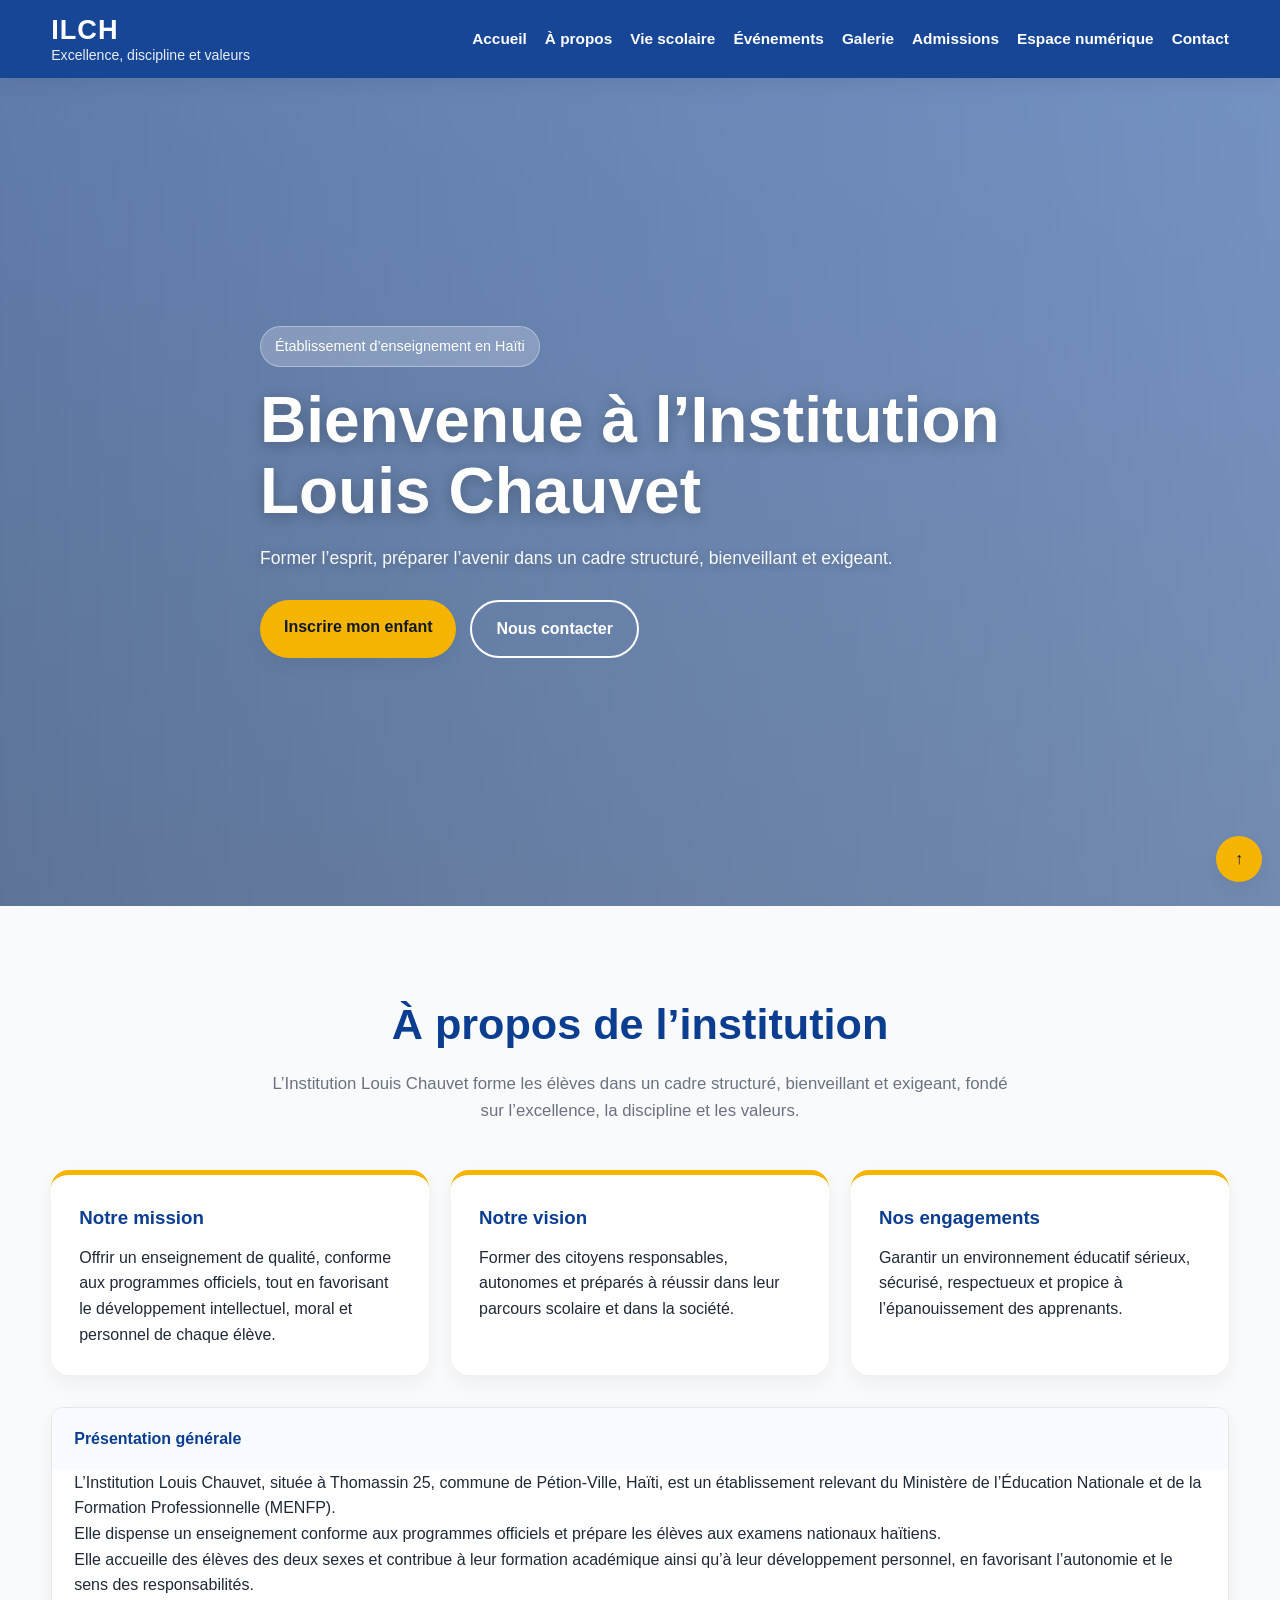
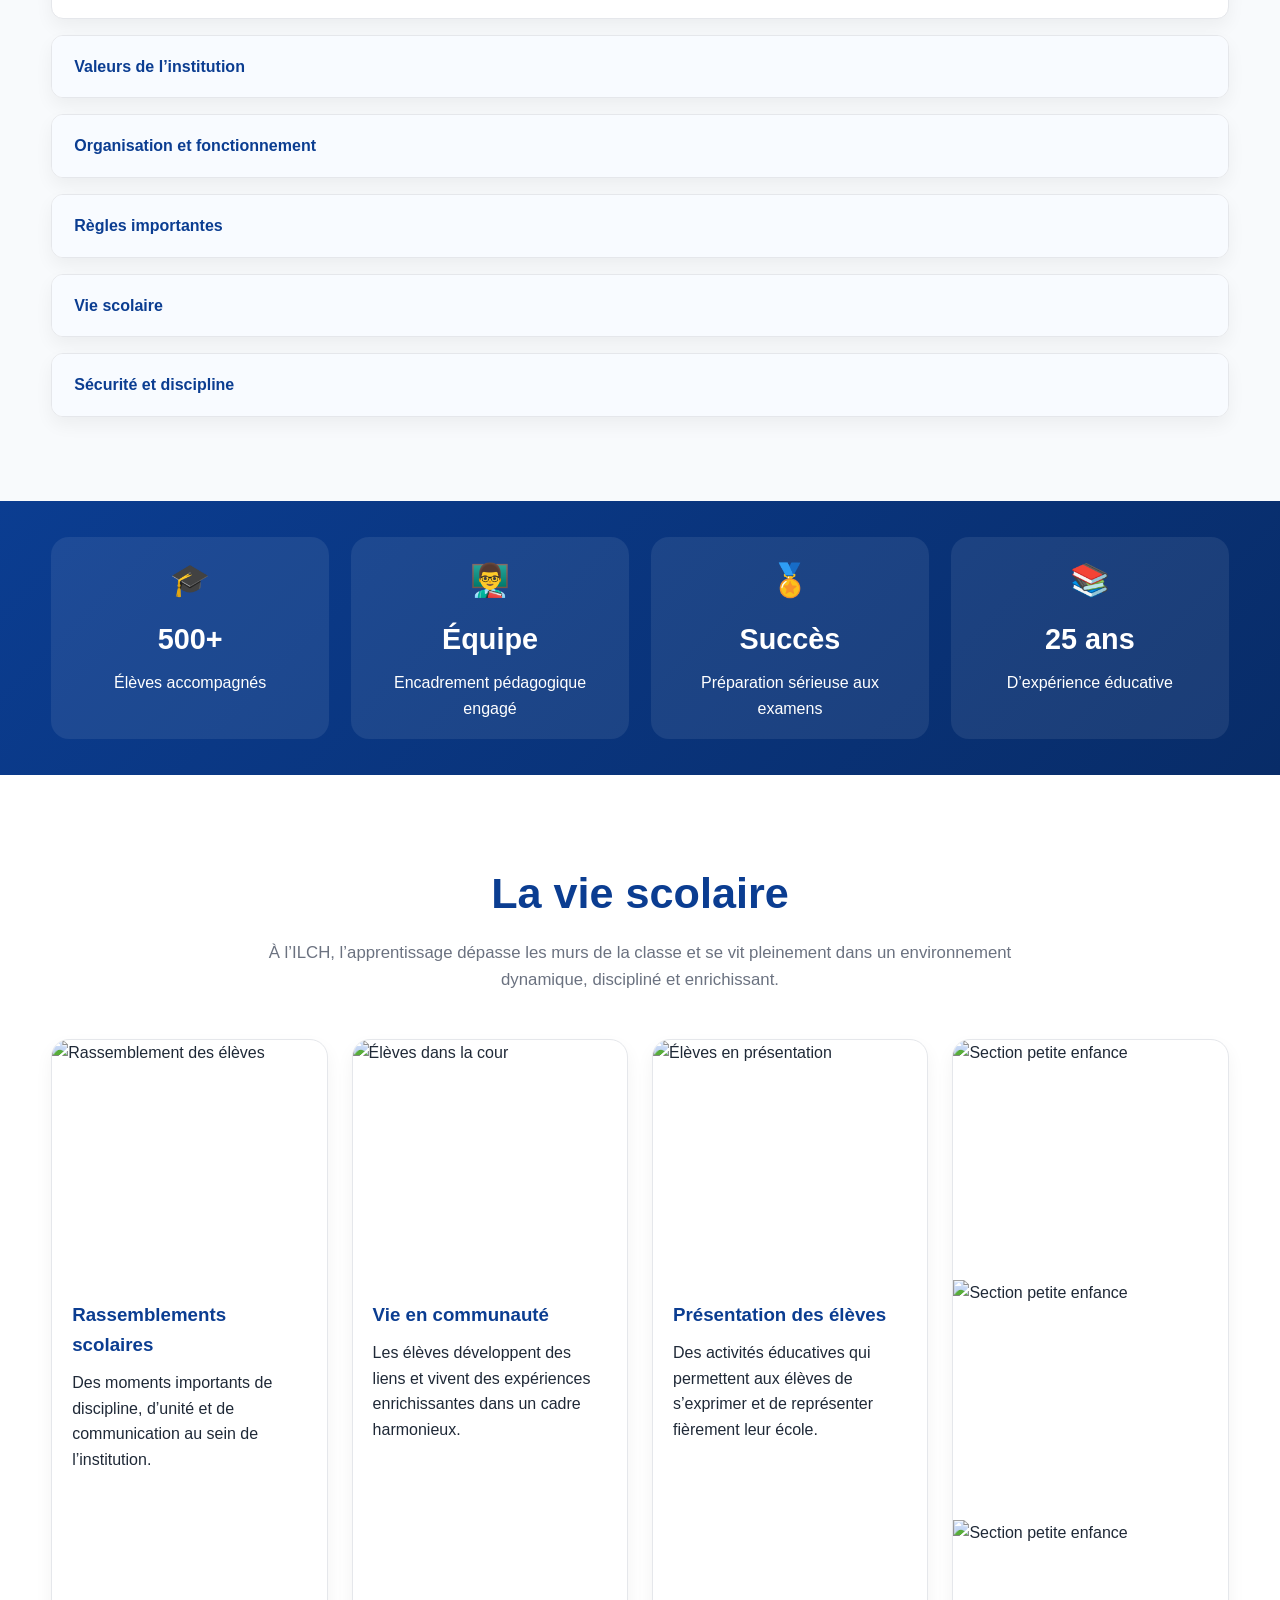
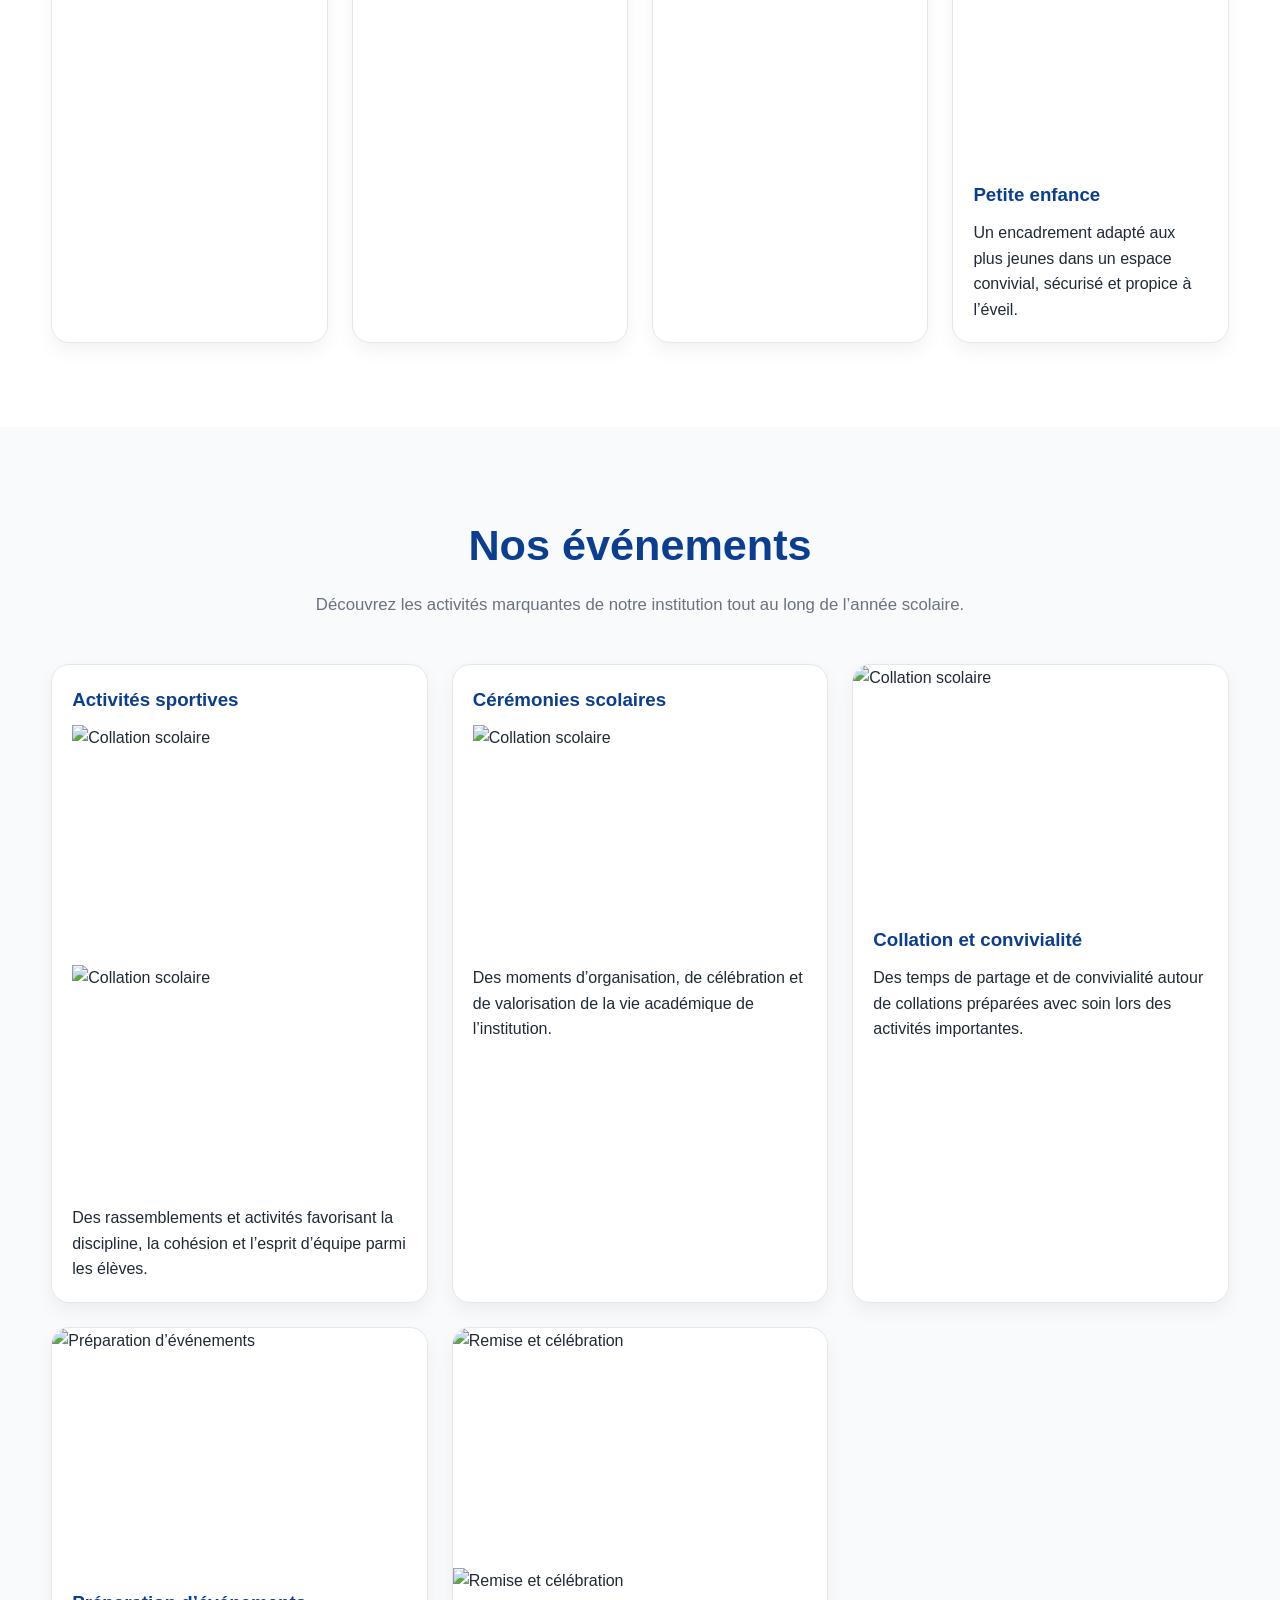
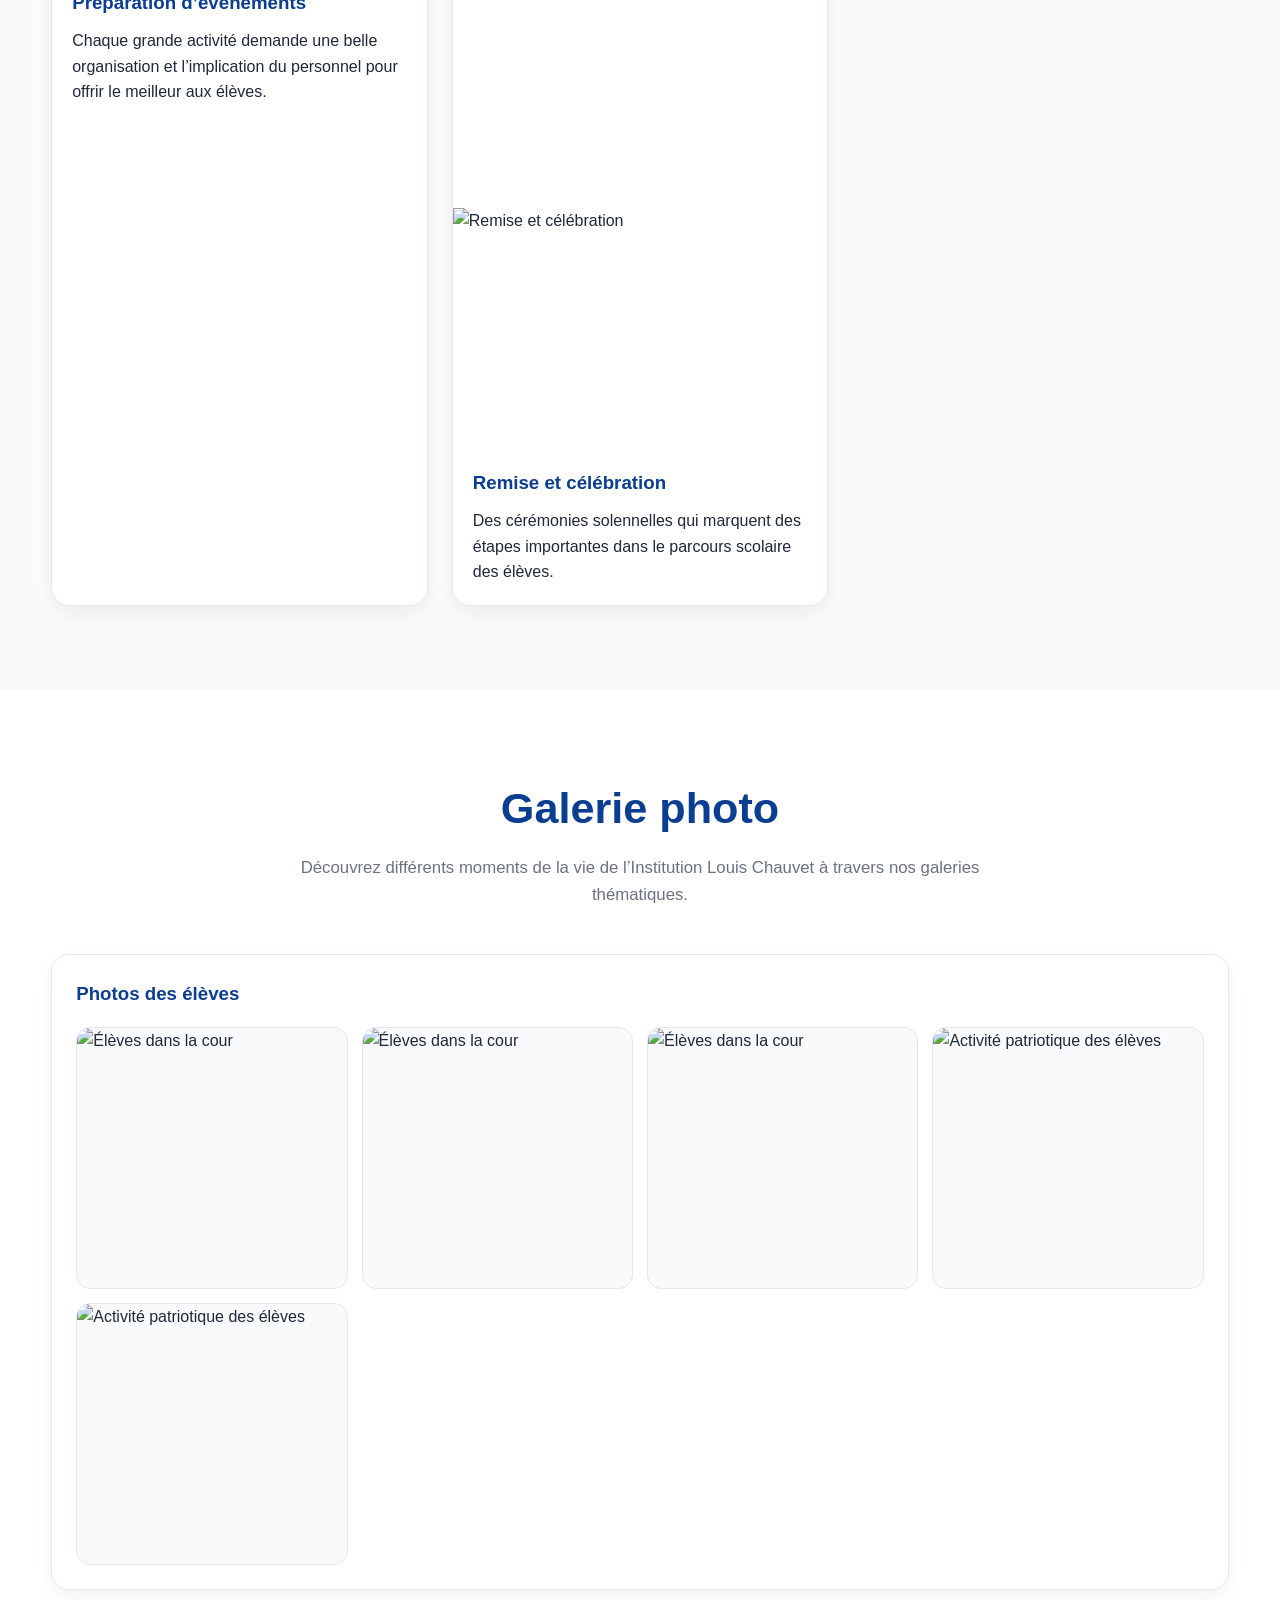
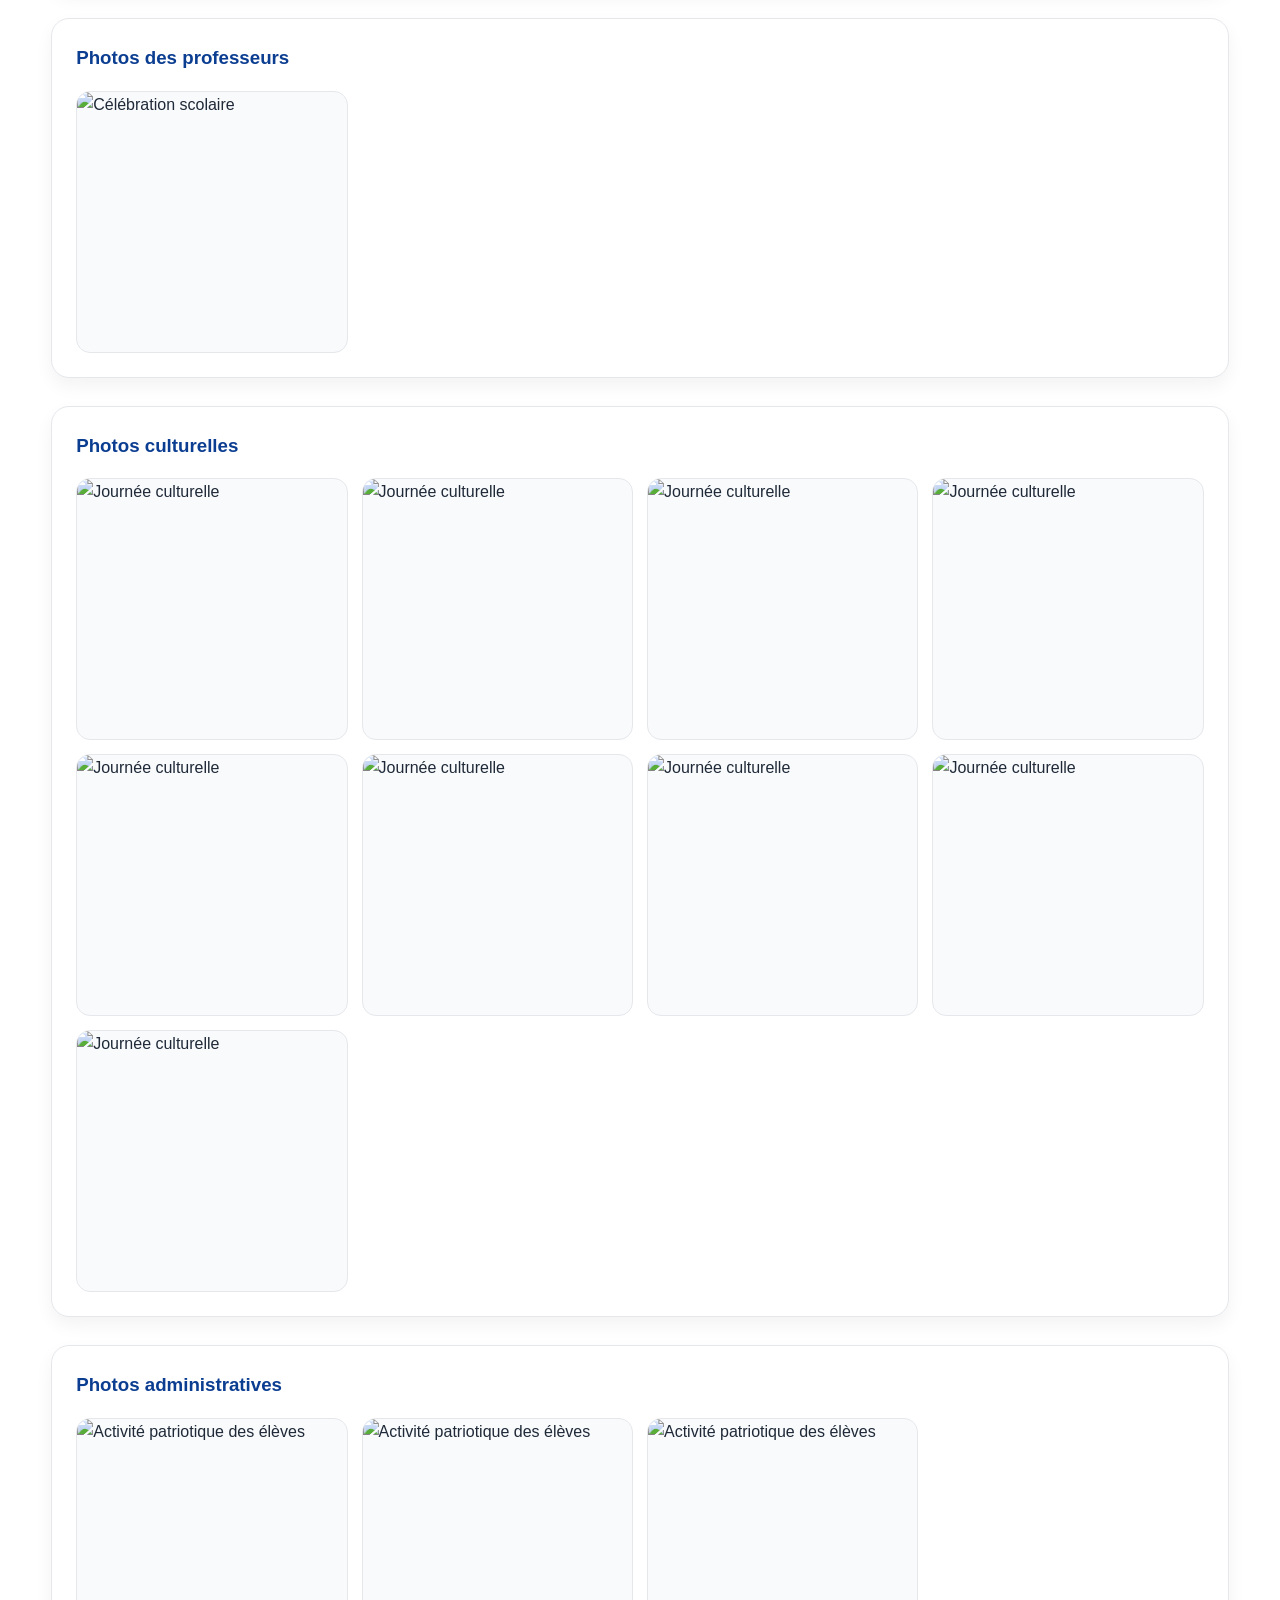
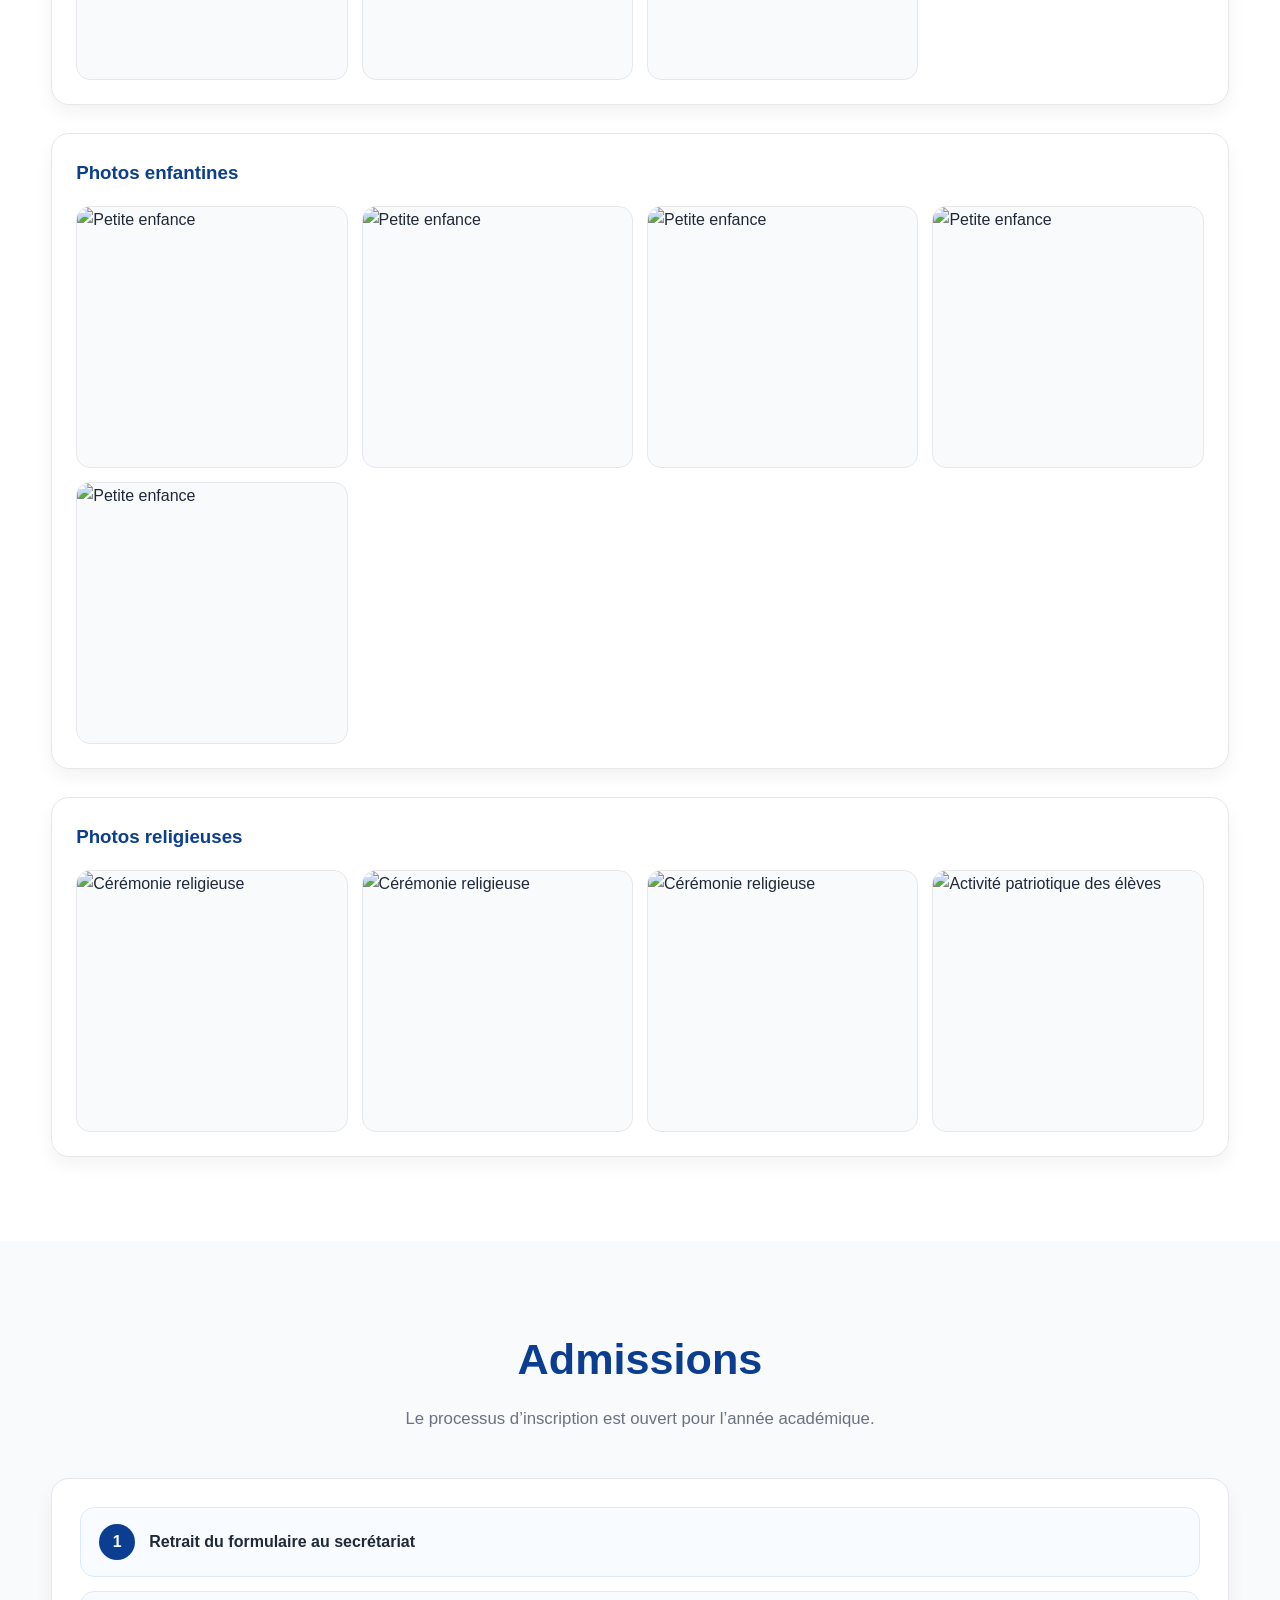
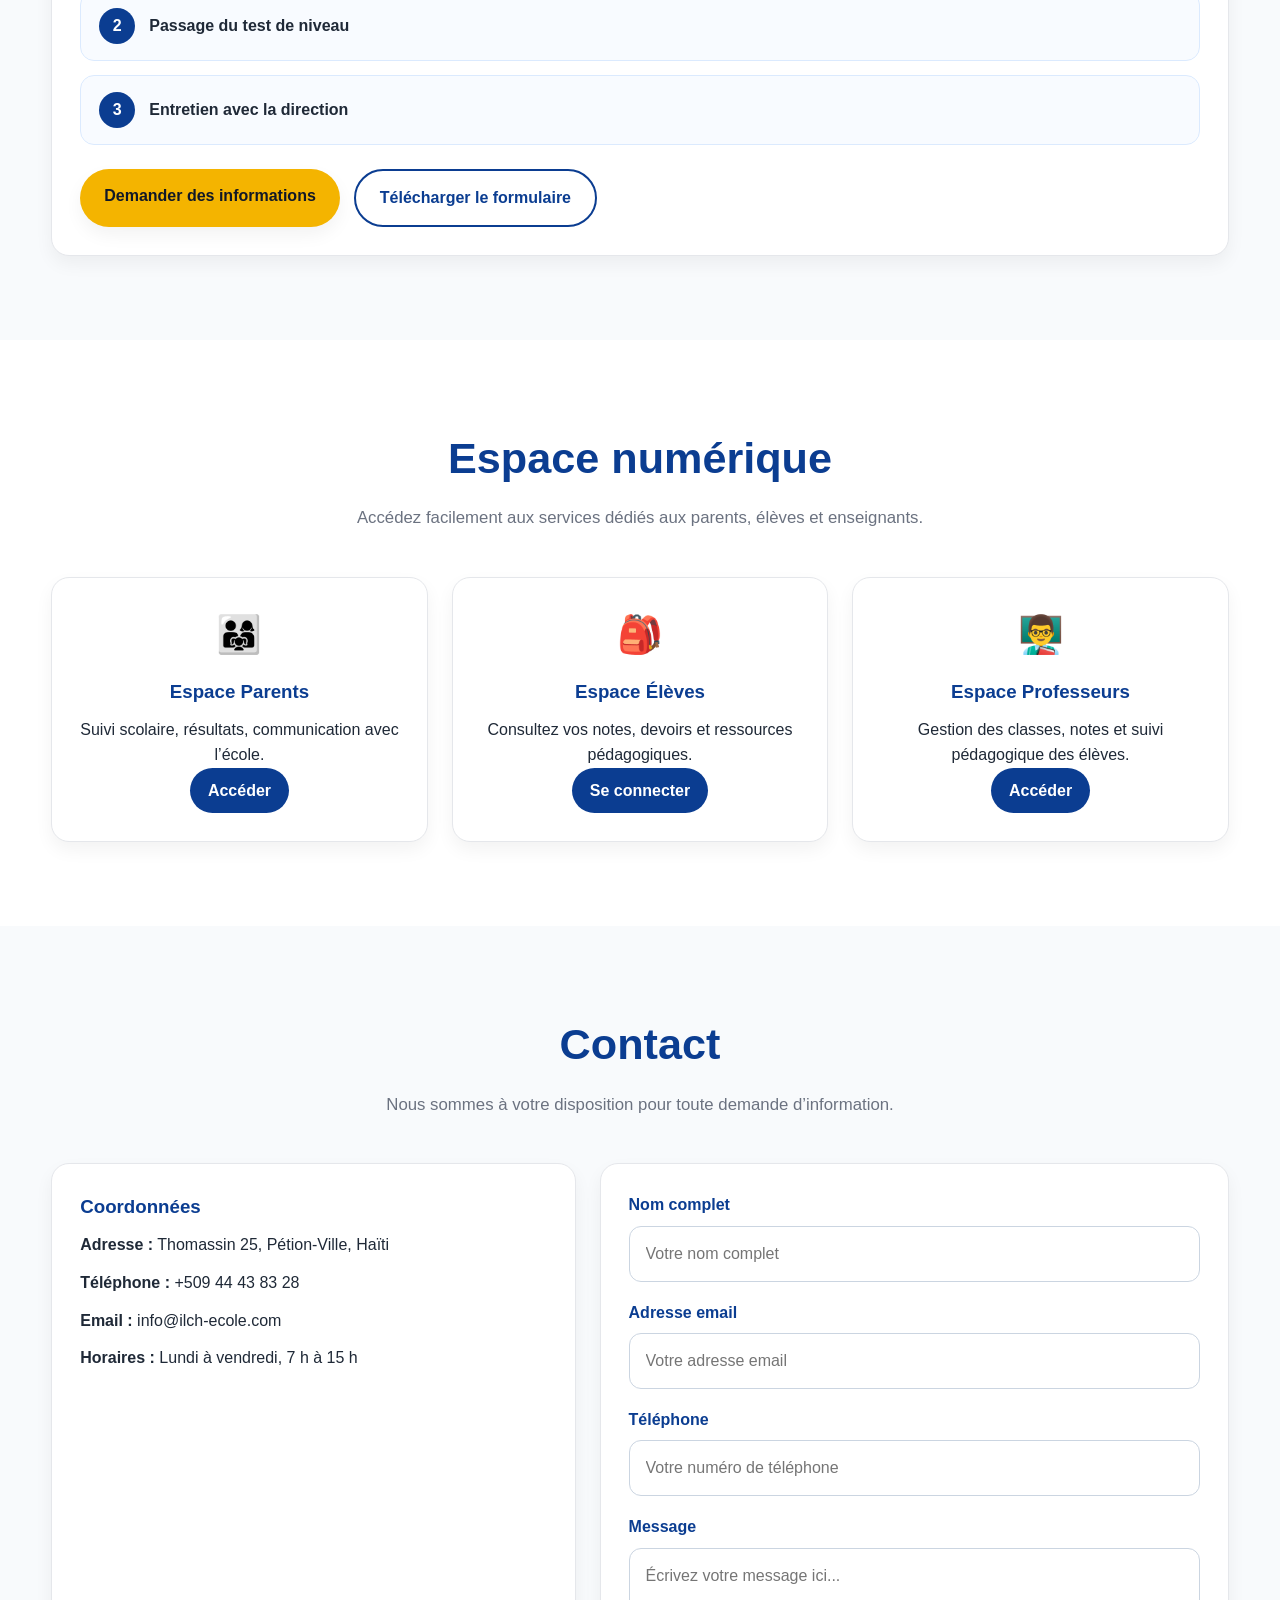
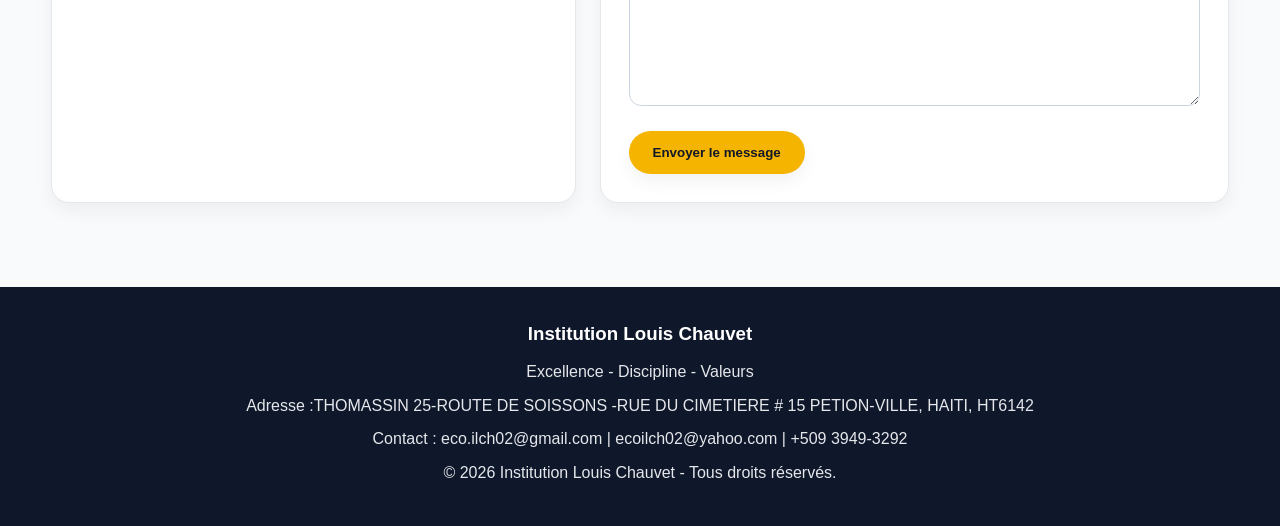
==== index.html @ 6a405e87 "Add files via upload" ====
<!DOCTYPE html>
<html lang="fr">
<head>
    <meta charset="UTF-8">
    <meta name="viewport" content="width=device-width, initial-scale=1.0">
    <meta name="description" content="Institution Louis Chauvet - Une éducation fondée sur l'excellence, la discipline et les valeurs.">
    <meta name="theme-color" content="#0b3d91">
    <title>Institution Louis Chauvet (ILCH) - Excellence et Valeurs</title>
    <link rel="stylesheet" href="style.css">
</head>
<body>

    <header class="site-header">
        <nav class="navbar container" aria-label="Navigation principale">
            <a href="#accueil" class="logo" aria-label="Retour à l'accueil">
                <span class="logo-main">ILCH</span>
                <span class="logo-sub">Excellence, discipline et valeurs</span>
            </a>

            <button class="menu-toggle" aria-expanded="false" aria-controls="nav-menu" aria-label="Ouvrir le menu">
                ☰
            </button>

            <ul id="nav-menu" class="nav-menu">
                <li><a href="#accueil">Accueil</a></li>
                <li><a href="#propos">À propos</a></li>
                <li><a href="#vie-scolaire">Vie scolaire</a></li>
                <li><a href="#evenements">Événements</a></li>
                <li><a href="#galerie">Galerie</a></li>
                <li><a href="#admissions">Admissions</a></li>
                <li><a href="#espace-prive">Espace numérique</a></li>
                <li><a href="#contact">Contact</a></li>
            </ul>
        </nav>
    </header>

    <main>
        <section id="accueil" class="hero" aria-label="Section d'accueil">
            <div class="hero-slider" aria-hidden="true">
                <img src="images/kl.jpg" alt="Vue de l'institution" class="hero-slide slide-1">
                <img src="images/lo.jpg" alt="Activités scolaires à l'Institution Louis Chauvet" class="hero-slide slide-2">
                <img src="images/ss.jpg" alt="Élèves de l'Institution Louis Chauvet" class="hero-slide slide-3">



                <div class="hero-overlay"></div>
            </div>

            <div class="hero-content container">
                <span class="badge">Établissement d’enseignement en Haïti</span>
                <h1>Bienvenue à l’Institution Louis Chauvet</h1>
                <p>Former l’esprit, préparer l’avenir dans un cadre structuré, bienveillant et exigeant.</p>
                <div class="hero-actions">
                    <a href="#admissions" class="btn">Inscrire mon enfant</a>
                    <a href="#contact" class="btn btn-outline">Nous contacter</a>
                </div>
            </div>
        </section>

        <section id="propos" class="section apropos-section">
            <div class="container">
                <div class="section-header">
                    <h2>À propos de l’institution</h2>
                    <p class="section-subtitle">
                        L’Institution Louis Chauvet forme les élèves dans un cadre structuré,
                        bienveillant et exigeant, fondé sur l’excellence, la discipline et les valeurs.
                    </p>
                </div>

                <div class="apropos-highlight">
                    <article class="highlight-card">
                        <h3>Notre mission</h3>
                        <p>
                            Offrir un enseignement de qualité, conforme aux programmes officiels,
                            tout en favorisant le développement intellectuel, moral et personnel de chaque élève.
                        </p>
                    </article>

                    <article class="highlight-card">
                        <h3>Notre vision</h3>
                        <p>
                            Former des citoyens responsables, autonomes et préparés à réussir
                            dans leur parcours scolaire et dans la société.
                        </p>
                    </article>

                    <article class="highlight-card">
                        <h3>Nos engagements</h3>
                        <p>
                            Garantir un environnement éducatif sérieux, sécurisé, respectueux
                            et propice à l’épanouissement des apprenants.
                        </p>
                    </article>
                </div>

                <div class="apropos-accordion">
                    <details class="accordion-item" open>
                        <summary>Présentation générale</summary>
                        <div class="accordion-content">
                            <p>
                                L’Institution Louis Chauvet, située à Thomassin 25, commune de Pétion-Ville, Haïti,
                                est un établissement relevant du Ministère de l’Éducation Nationale et de la Formation Professionnelle (MENFP).
                            </p>
                            <p>
                                Elle dispense un enseignement conforme aux programmes officiels et prépare les élèves
                                aux examens nationaux haïtiens.
                            </p>
                            <p>
                                Elle accueille des élèves des deux sexes et contribue à leur formation académique
                                ainsi qu’à leur développement personnel, en favorisant l’autonomie et le sens des responsabilités.
                            </p>
                        </div>
                    </details>

                    <details class="accordion-item">
                        <summary>Valeurs de l’institution</summary>
                        <div class="accordion-content">
                            <ul>
                                <li>Respect et tolérance</li>
                                <li>Confiance et discipline</li>
                                <li>Refus de toute forme de violence</li>
                                <li>Égalité des chances</li>
                                <li>Neutralité politique et idéologique</li>
                            </ul>
                        </div>
                    </details>

                    <details class="accordion-item">
                        <summary>Organisation et fonctionnement</summary>
                        <div class="accordion-content">
                            <p>
                                Les cours ont lieu du lundi au vendredi, de 7 h à 15 h.
                                Certains élèves peuvent être appelés le samedi pour des activités pédagogiques ou des évaluations.
                            </p>
                        </div>
                    </details>

                    <details class="accordion-item">
                        <summary>Règles importantes</summary>
                        <div class="accordion-content">
                            <ul>
                                <li>Présence obligatoire aux cours</li>
                                <li>Respect du règlement intérieur</li>
                                <li>Tenue correcte exigée (uniforme)</li>
                                <li>Respect du personnel et des élèves</li>
                                <li>Interdiction du téléphone en classe sauf autorisation pédagogique</li>
                            </ul>
                        </div>
                    </details>

                    <details class="accordion-item">
                        <summary>Vie scolaire</summary>
                        <div class="accordion-content">
                            <p>
                                L’établissement organise plusieurs activités sportives, culturelles et éducatives
                                afin de favoriser l’épanouissement des élèves.
                            </p>
                        </div>
                    </details>

                    <details class="accordion-item">
                        <summary>Sécurité et discipline</summary>
                        <div class="accordion-content">
                            <p>
                                Toute forme de violence, de fraude ou de comportement inapproprié est sanctionnée.
                                L’école veille à garantir un environnement sécurisé pour tous.
                            </p>
                        </div>
                    </details>
                </div>
            </div>
        </section>

        <section class="stats-bar" aria-label="Chiffres clés de l'institution">
            <div class="container stat-container">
                <article class="stat-item">
                    <div class="stat-icon" aria-hidden="true">🎓</div>
                    <h3 class="stat-number">500+</h3>
                    <p>Élèves accompagnés</p>
                </article>

                <article class="stat-item">
                    <div class="stat-icon" aria-hidden="true">👨‍🏫</div>
                    <h3 class="stat-number">Équipe</h3>
                    <p>Encadrement pédagogique engagé</p>
                </article>

                <article class="stat-item">
                    <div class="stat-icon" aria-hidden="true">🏅</div>
                    <h3 class="stat-number">Succès</h3>
                    <p>Préparation sérieuse aux examens</p>
                </article>

                <article class="stat-item">
                    <div class="stat-icon" aria-hidden="true">📚</div>
                    <h3 class="stat-number">25 ans</h3>
                    <p>D’expérience éducative</p>
                </article>
            </div>
        </section>

        <section id="vie-scolaire" class="section">
            <div class="container">
                <div class="section-header">
                    <h2>La vie scolaire</h2>
                    <p class="section-subtitle">
                        À l’ILCH, l’apprentissage dépasse les murs de la classe et se vit pleinement
                        dans un environnement dynamique, discipliné et enrichissant.
                    </p>
                </div>

                <div class="vie-grid">
                    <article class="vie-card">
                        <img src="images/IMG2.jpg" alt="Rassemblement des élèves" loading="lazy">
                        <div class="vie-info">
                            <h3>Rassemblements scolaires</h3>
                            <p>Des moments importants de discipline, d’unité et de communication au sein de l’institution.</p>
                        </div>
                    </article>

                    <article class="vie-card">
                        <img src="images/img4.jpg" alt="Élèves dans la cour" loading="lazy">
                        <div class="vie-info">
                            <h3>Vie en communauté</h3>
                            <p>Les élèves développent des liens et vivent des expériences enrichissantes dans un cadre harmonieux.</p>
                        </div>
                    </article>

                    <article class="vie-card">
                        <img src="images/img10.jpg" alt="Élèves en présentation" loading="lazy">
                        <div class="vie-info">
                            <h3>Présentation des élèves</h3>
                            <p>Des activités éducatives qui permettent aux élèves de s’exprimer et de représenter fièrement leur école.</p>
                        </div>
                    </article>

                    <article class="vie-card">
                        <img src="images/img17.jpg" alt="Section petite enfance" loading="lazy">
                        <img src="images/enf04.jpg" alt="Section petite enfance" loading="lazy">

                        <img src="images/enfan18.jpg" alt="Section petite enfance" loading="lazy">
                        <div class="vie-info">
                            <h3>Petite enfance</h3>
                            <p>Un encadrement adapté aux plus jeunes dans un espace convivial, sécurisé et propice à l’éveil.</p>
                        </div>
                    </article>
                </div>
            </div>
        </section>

        <section id="evenements" class="section evenements-section">
            <div class="container">
                <div class="section-header">
                    <h2>Nos événements</h2>
                    <p class="section-subtitle">
                        Découvrez les activités marquantes de notre institution tout au long de l’année scolaire.
                    </p>
                </div>

                <div class="evenements-container">
                    <article class="event-card">
                        <div class="event-info">
                            <h3>Activités sportives</h3>
                            <img src="images/klo.jpg" alt="Collation scolaire" loading="lazy">
                            <img src="images/lkj.jpg" alt="Collation scolaire" loading="lazy">
                            <p>Des rassemblements et activités favorisant la discipline, la cohésion et l’esprit d’équipe parmi les élèves.</p>
                        </div>
                    </article>

                    <article class="event-card">

                        <div class="event-info">
                            <h3>Cérémonies scolaires</h3>
                             <img src="images/IMG2.jpg" alt="Collation scolaire" loading="lazy">
                            <p>Des moments d’organisation, de célébration et de valorisation de la vie académique de l’institution.</p>
                        </div>
                    </article>

                    <article class="event-card">
                        <img src="images/img1.jpg" alt="Collation scolaire" loading="lazy">
                        <div class="event-info">
                            <h3>Collation et convivialité</h3>
                            <p>Des temps de partage et de convivialité autour de collations préparées avec soin lors des activités importantes.</p>
                        </div>
                    </article>

                    <article class="event-card">
                        <img src="images/IMG6.jpg" alt="Préparation d’événements" loading="lazy">
                        <div class="event-info">
                            <h3>Préparation d’événements</h3>
                            <p>Chaque grande activité demande une belle organisation et l’implication du personnel pour offrir le meilleur aux élèves.</p>
                        </div>
                    </article>

                    <article class="event-card">
                        <img src="images/IMG10.jpg" alt="Remise et célébration" loading="lazy">
                        <img src="images/dir-eri14.jpg" alt="Remise et célébration" loading="lazy">
                        <img src="images/dir3.jpg" alt="Remise et célébration" loading="lazy">
                        <div class="event-info">
                            <h3>Remise et célébration</h3>
                            <p>Des cérémonies solennelles qui marquent des étapes importantes dans le parcours scolaire des élèves.</p>
                        </div>
                    </article>
                </div>
            </div>
        </section>

        <section id="galerie" class="section galerie-section">
            <div class="container">
                <div class="section-header">
                    <h2>Galerie photo</h2>
                    <p class="section-subtitle">
                        Découvrez différents moments de la vie de l’Institution Louis Chauvet
                        à travers nos galeries thématiques.
                    </p>
                </div>

                <div class="galerie-categories">
                    <article class="galerie-bloc">
                        <h3>Photos des élèves</h3>
                        <div class="galerie-grid">
                            <figure class="galerie-item"><img src="images/img4.jpg" alt="Élèves dans la cour" loading="lazy"></figure>
                             <figure class="galerie-item"><img src="images/secon12.jpg" alt="Élèves dans la cour" loading="lazy"></figure>
                             <figure class="galerie-item"><img src="images/ras.jpg" alt="Élèves dans la cour" loading="lazy"></figure>
                            <figure class="galerie-item"><img src="images/filo11.jpg" alt="Activité patriotique des élèves" loading="lazy"></figure>
                            <figure class="galerie-item"><img src="images/fio16.jpg" alt="Activité patriotique des élèves" loading="lazy"></figure>
                        </div>
                    </article>

                    <article class="galerie-bloc">
                        <h3>Photos des professeurs</h3>
                        <div class="galerie-grid">
                            <figure class="galerie-item"><img src="images/IMG3.jpg" alt="Célébration scolaire" loading="lazy"></figure>
                        </div>
                    </article>

                    <article class="galerie-bloc">
                        <h3>Photos culturelles</h3>
                        <div class="galerie-grid">
                            <figure class="galerie-item"><img src="images/IMG12.jpg" alt="Journée culturelle" loading="lazy"></figure>
                             <figure class="galerie-item"><img src="images/cul1.jpg" alt="Journée culturelle" loading="lazy"></figure>
                             <figure class="galerie-item"><img src="images/cul2.jpg" alt="Journée culturelle" loading="lazy"></figure>
                             <figure class="galerie-item"><img src="images/cul3.jpg" alt="Journée culturelle" loading="lazy"></figure>
                             <figure class="galerie-item"><img src="images/cul4.jpg" alt="Journée culturelle" loading="lazy"></figure>
                             <figure class="galerie-item"><img src="images/cul5.jpg" alt="Journée culturelle" loading="lazy"></figure>
                             <figure class="galerie-item"><img src="images/cult6.jpg" alt="Journée culturelle" loading="lazy"></figure>
                             <figure class="galerie-item"><img src="images/cult8.jpg" alt="Journée culturelle" loading="lazy"></figure>
                            <figure class="galerie-item"><img src="images/cul92.jpg" alt="Journée culturelle" loading="lazy"></figure>


                        </div>
                    </article>

                    <article class="galerie-bloc">
                        <h3>Photos administratives</h3>
                        <div class="galerie-grid">
                            <figure class="galerie-item"><img src="images/imm1.jpg" alt="Activité patriotique des élèves" loading="lazy"></figure>
                            <figure class="galerie-item"><img src="images/admi10.jpg" alt="Activité patriotique des élèves" loading="lazy"></figure>
                            <figure class="galerie-item"><img src="images/admin15.jpg" alt="Activité patriotique des élèves" loading="lazy"></figure>

                        </div>
                    </article>

                    <article class="galerie-bloc">
                        <h3>Photos enfantines</h3>
                        <div class="galerie-grid">
                            <figure class="galerie-item"><img src="images/img17.jpg" alt="Petite enfance" loading="lazy"></figure>
                            <figure class="galerie-item"><img src="images/enf01.jpg" alt="Petite enfance" loading="lazy"></figure>
                            <figure class="galerie-item"><img src="images/enf02.jpg" alt="Petite enfance" loading="lazy"></figure>
                            <figure class="galerie-item"><img src="images/enf04.jpg" alt="Petite enfance" loading="lazy"></figure>
                            <figure class="galerie-item"><img src="images/enfa03.jpg" alt="Petite enfance" loading="lazy"></figure>
                    </article>

                    <article class="galerie-bloc">
                        <h3>Photos religieuses</h3>
                        <div class="galerie-grid">
                            <figure class="galerie-item"><img src="images/img21.jpg" alt="Cérémonie religieuse" loading="lazy"></figure>
                            <figure class="galerie-item"><img src="images/reli-1.jpg" alt="Cérémonie religieuse" loading="lazy"></figure>

                            <figure class="galerie-item"><img src="images/reli01.jpg" alt="Cérémonie religieuse" loading="lazy"></figure>
                            <figure class="galerie-item"><img src="images/comm5.jpg" alt="Activité patriotique des élèves" loading="lazy"></figure>
                        </div>
                    </article>
                </div>
            </div>
        </section>

        <section id="admissions" class="section admissions-section">
            <div class="container">
                <div class="section-header">
                    <h2>Admissions</h2>
                    <p class="section-subtitle">Le processus d’inscription est ouvert pour l’année académique.</p>
                </div>

                <div class="admission-box">
                    <div class="admission-liste">
                        <div class="etape"><span>1</span> Retrait du formulaire au secrétariat</div>
                        <div class="etape"><span>2</span> Passage du test de niveau</div>
                        <div class="etape"><span>3</span> Entretien avec la direction</div>
                    </div>

                    <div class="admission-actions">
                        <a href="#contact" class="btn">Demander des informations</a>
                        <a href="documents/formulaire-inscription.pdf" class="btn btn-outline admission-outline">Télécharger le formulaire</a>
                    </div>
                </div>
            </div>
        </section>

        <section id="espace-prive" class="section espace-section">
            <div class="container">
                <div class="section-header">
                    <h2>Espace numérique</h2>
                    <p class="section-subtitle">
                        Accédez facilement aux services dédiés aux parents, élèves et enseignants.
                    </p>
                </div>

                <div class="espace-grid">
                    <article class="espace-card">
                        <span class="icon" aria-hidden="true">👨‍👩‍👧</span>
                        <h3>Espace Parents</h3>
                        <p>Suivi scolaire, résultats, communication avec l’école.</p>
                        <a href="login.html?type=parents" class="btn-sm">Accéder</a>
                    </article>

                    <article class="espace-card">
                        <span class="icon" aria-hidden="true">🎒</span>
                        <h3>Espace Élèves</h3>
                        <p>Consultez vos notes, devoirs et ressources pédagogiques.</p>
                        <a href="login.html?type=eleves" class="btn-sm">Se connecter</a>
                    </article>

                    <article class="espace-card">
                        <span class="icon" aria-hidden="true">👨‍🏫</span>
                        <h3>Espace Professeurs</h3>
                        <p>Gestion des classes, notes et suivi pédagogique des élèves.</p>
                        <a href="login.html?type=professeurs" class="btn-sm">Accéder</a>
                    </article>
                </div>
            </div>
        </section>

        <section id="contact" class="section contact-section">
            <div class="container">
                <div class="section-header">
                    <h2>Contact</h2>
                    <p class="section-subtitle">Nous sommes à votre disposition pour toute demande d’information.</p>
                </div>

                <div class="contact-grid">
                    <div class="contact-card">
                        <h3>Coordonnées</h3>
                        <p><strong>Adresse :</strong> Thomassin 25, Pétion-Ville, Haïti</p>
                        <p><strong>Téléphone :</strong> +509 44 43 83 28</p>
                        <p><strong>Email :</strong> info@ilch-ecole.com</p>
                        <p><strong>Horaires :</strong> Lundi à vendredi, 7 h à 15 h</p>
                    </div>

                    <form class="contact-form" action="#" method="post">
                        <div class="form-group">
                            <label for="nom">Nom complet</label>
                            <input type="text" id="nom" name="nom" placeholder="Votre nom complet" required>
                        </div>

                        <div class="form-group">
                            <label for="email">Adresse email</label>
                            <input type="email" id="email" name="email" placeholder="Votre adresse email" required>
                        </div>

                        <div class="form-group">
                            <label for="telephone">Téléphone</label>
                            <input type="tel" id="telephone" name="telephone" placeholder="Votre numéro de téléphone">
                        </div>

                        <div class="form-group">
                            <label for="message">Message</label>
                            <textarea id="message" name="message" rows="5" placeholder="Écrivez votre message ici..." required></textarea>
                        </div>

                        <button type="submit" class="btn">Envoyer le message</button>
                    </form>
                </div>
            </div>
        </section>
    </main>

    <footer class="site-footer">
        <div class="container footer-content">
            <h3>Institution Louis Chauvet</h3>
            <p>Excellence - Discipline - Valeurs</p>
            <p>Adresse :THOMASSIN 25-ROUTE DE SOISSONS -RUE DU CIMETIERE # 15
            PETION-VILLE, HAITI, HT6142</p>
            <p>Contact : eco.ilch02@gmail.com | ecoilch02@yahoo.com | +509 3949-3292</p>
            <p>&copy; <span id="year"></span> Institution Louis Chauvet - Tous droits réservés.</p>
        </div>
    </footer>

    <a href="#accueil" class="back-to-top" aria-label="Retour en haut">↑</a>

    <script>
        const menuToggle = document.querySelector('.menu-toggle');
        const navMenu = document.querySelector('.nav-menu');

        menuToggle.addEventListener('click', () => {
            const isOpen = navMenu.classList.toggle('active');
            menuToggle.setAttribute('aria-expanded', isOpen);
        });

        document.querySelectorAll('.nav-menu a').forEach(link => {
            link.addEventListener('click', () => {
                navMenu.classList.remove('active');
                menuToggle.setAttribute('aria-expanded', 'false');
            });
        });

        document.getElementById('year').textContent = new Date().getFullYear();
    </script>

</body>
</html>
---- style.css ----
:root {
    --primary: #0b3d91;
    --primary-dark: #082c68;
    --secondary: #f4b400;
    --text: #1f2937;
    --muted: #6b7280;
    --bg: #f8fafc;
    --white: #ffffff;
    --border: #e5e7eb;
    --shadow: 0 12px 30px rgba(0, 0, 0, 0.08);
    --shadow-soft: 0 8px 18px rgba(0, 0, 0, 0.05);
    --radius: 18px;
    --radius-sm: 12px;
    --transition: 0.3s ease;
    --max-width: 1200px;
}

* {
    margin: 0;
    padding: 0;
    box-sizing: border-box;
}

html {
    scroll-behavior: smooth;
}

body {
    font-family: Arial, Helvetica, sans-serif;
    color: var(--text);
    background: var(--white);
    line-height: 1.6;
}

img {
    max-width: 100%;
    display: block;
}

a {
    text-decoration: none;
    color: inherit;
}

ul {
    padding-left: 1.2rem;
}

.container {
    width: min(92%, var(--max-width));
    margin: 0 auto;
}

.section {
    padding: 84px 0;
}

.section-header {
    text-align: center;
    margin-bottom: 45px;
}

.section-header h2 {
    font-size: clamp(2rem, 4vw, 2.7rem);
    color: var(--primary);
    margin-bottom: 12px;
}

.section-subtitle {
    max-width: 760px;
    margin: 0 auto;
    color: var(--muted);
    font-size: 1.05rem;
}

.badge {
    display: inline-block;
    background: rgba(255, 255, 255, 0.22);
    border: 1px solid rgba(255, 255, 255, 0.35);
    color: var(--white);
    padding: 8px 14px;
    border-radius: 999px;
    font-size: 0.9rem;
    margin-bottom: 18px;
    backdrop-filter: blur(6px);
}

.btn,
.btn-sm {
    display: inline-block;
    border: none;
    cursor: pointer;
    transition: var(--transition);
    font-weight: 700;
    text-align: center;
}

.btn {
    background: var(--secondary);
    color: #111827;
    padding: 14px 24px;
    border-radius: 999px;
    box-shadow: var(--shadow-soft);
}

.btn:hover {
    transform: translateY(-2px);
    background: #e6a800;
}

.btn-outline {
    background: transparent;
    color: var(--white);
    border: 2px solid var(--white);
    box-shadow: none;
}

.btn-outline:hover {
    background: var(--white);
    color: var(--primary);
}

.btn-sm {
    background: var(--primary);
    color: var(--white);
    padding: 10px 18px;
    border-radius: 999px;
}

.btn-sm:hover {
    background: var(--primary-dark);
}

.site-header {
    position: sticky;
    top: 0;
    z-index: 1000;
    background: rgba(11, 61, 145, 0.95);
    backdrop-filter: blur(10px);
    box-shadow: 0 4px 20px rgba(0, 0, 0, 0.08);
}

.navbar {
    display: flex;
    align-items: center;
    justify-content: space-between;
    gap: 20px;
    min-height: 78px;
    position: relative;
}

.logo {
    display: flex;
    flex-direction: column;
    color: var(--white);
    line-height: 1.2;
}

.logo-main {
    font-size: 1.7rem;
    font-weight: 800;
    letter-spacing: 1px;
}

.logo-sub {
    font-size: 0.88rem;
    opacity: 0.9;
}

.nav-menu {
    display: flex;
    align-items: center;
    gap: 18px;
    list-style: none;
}

.nav-menu a {
    color: var(--white);
    font-weight: 600;
    font-size: 0.96rem;
    transition: var(--transition);
    position: relative;
}

.nav-menu a::after {
    content: "";
    position: absolute;
    left: 0;
    bottom: -6px;
    width: 0;
    height: 2px;
    background: var(--secondary);
    transition: var(--transition);
}

.nav-menu a:hover::after {
    width: 100%;
}

.menu-toggle {
    display: none;
    border: none;
    background: transparent;
    color: var(--white);
    font-size: 1.8rem;
    cursor: pointer;
}

.hero {
    position: relative;
    min-height: 92vh;
    display: flex;
    align-items: center;
    overflow: hidden;
    background: #dbeafe;
}

.hero-slider {
    position: absolute;
    inset: 0;
}

.hero-slide {
    position: absolute;
    inset: 0;
    width: 100%;
    height: 100%;
    object-fit: cover;
    animation: heroFade 18s infinite;
    opacity: 0;
}

.slide-1 { animation-delay: 0s; }
.slide-2 { animation-delay: 6s; }
.slide-3 { animation-delay: 12s; }

.hero-overlay {
    position: absolute;
    inset: 0;
    background:
        linear-gradient(rgba(11, 61, 145, 0.45), rgba(8, 44, 104, 0.45)),
        linear-gradient(to right, rgba(0, 0, 0, 0.25), rgba(0, 0, 0, 0.08));
}

@keyframes heroFade {
    0% { opacity: 0; transform: scale(1.03); }
    8% { opacity: 1; }
    28% { opacity: 1; }
    36% { opacity: 0; }
    100% { opacity: 0; transform: scale(1.08); }
}

.hero-content {
    position: relative;
    z-index: 2;
    color: var(--white);
    max-width: 760px;
    text-align: left;
}

.hero-content h1 {
    font-size: clamp(2.3rem, 6vw, 4rem);
    line-height: 1.1;
    margin-bottom: 18px;
    text-shadow: 0 3px 14px rgba(0, 0, 0, 0.25);
}

.hero-content p {
    font-size: 1.1rem;
    max-width: 650px;
    margin-bottom: 28px;
    color: #f8fafc;
    text-shadow: 0 2px 10px rgba(0, 0, 0, 0.22);
}

.hero-actions {
    display: flex;
    flex-wrap: wrap;
    gap: 14px;
}

.apropos-section,
.evenements-section,
.admissions-section,
.contact-section {
    background: var(--bg);
}

.apropos-highlight {
    display: grid;
    grid-template-columns: repeat(3, 1fr);
    gap: 22px;
    margin-bottom: 32px;
}

.highlight-card {
    background: var(--white);
    padding: 28px;
    border-radius: var(--radius);
    box-shadow: var(--shadow-soft);
    border-top: 5px solid var(--secondary);
    transition: var(--transition);
}

.highlight-card:hover {
    transform: translateY(-5px);
    box-shadow: var(--shadow);
}

.highlight-card h3 {
    color: var(--primary);
    margin-bottom: 12px;
}

.apropos-accordion {
    display: grid;
    gap: 16px;
}

.accordion-item {
    background: var(--white);
    border-radius: var(--radius-sm);
    box-shadow: var(--shadow-soft);
    overflow: hidden;
    border: 1px solid var(--border);
}

.accordion-item summary {
    cursor: pointer;
    list-style: none;
    padding: 18px 22px;
    font-weight: 700;
    color: var(--primary);
    background: #f8fbff;
}

.accordion-item summary::-webkit-details-marker {
    display: none;
}

.accordion-content {
    padding: 0 22px 20px 22px;
}

.stats-bar {
    padding: 36px 0;
    background: linear-gradient(135deg, var(--primary), var(--primary-dark));
    color: var(--white);
}

.stat-container {
    display: grid;
    grid-template-columns: repeat(4, 1fr);
    gap: 22px;
}

.stat-item {
    text-align: center;
    padding: 18px;
    border-radius: var(--radius);
    background: rgba(255, 255, 255, 0.08);
}

.stat-icon {
    font-size: 2rem;
    margin-bottom: 10px;
}

.stat-number {
    font-size: 1.8rem;
    margin-bottom: 8px;
}

.vie-grid,
.evenements-container,
.espace-grid {
    display: grid;
    gap: 24px;
}

.vie-grid {
    grid-template-columns: repeat(4, 1fr);
}

.evenements-container,
.espace-grid {
    grid-template-columns: repeat(3, 1fr);
}

.vie-card,
.event-card,
.espace-card,
.contact-card,
.contact-form,
.galerie-bloc,
.admission-box {
    background: var(--white);
    border-radius: var(--radius);
    box-shadow: var(--shadow-soft);
    overflow: hidden;
    border: 1px solid var(--border);
    transition: var(--transition);
}

.vie-card:hover,
.event-card:hover,
.espace-card:hover,
.galerie-bloc:hover {
    transform: translateY(-4px);
    box-shadow: var(--shadow);
}

.vie-card img,
.event-card img {
    width: 100%;
    height: 240px;
    object-fit: cover;
    object-position: center top;
}

.vie-info,
.event-info {
    padding: 20px;
}

.vie-info h3,
.event-info h3,
.espace-card h3,
.contact-card h3 {
    color: var(--primary);
    margin-bottom: 10px;
}

.galerie-categories {
    display: grid;
    gap: 28px;
}

.galerie-bloc {
    padding: 24px;
}

.galerie-bloc h3 {
    color: var(--primary);
    margin-bottom: 18px;
}

.galerie-grid {
    display: grid;
    grid-template-columns: repeat(4, 1fr);
    gap: 14px;
}

.galerie-item {
    background: #f8fafc;
    border-radius: 14px;
    overflow: hidden;
    border: 1px solid #e5e7eb;
    min-height: 260px;
}

.galerie-grid img {
    width: 100%;
    height: 260px;
    object-fit: cover;
    object-position: top center;
    transition: transform var(--transition);
}

.galerie-grid img:hover {
    transform: scale(1.03);
}

.admission-box {
    padding: 28px;
}

.admission-liste {
    display: grid;
    gap: 14px;
    margin-bottom: 24px;
}

.etape {
    display: flex;
    align-items: center;
    gap: 14px;
    padding: 16px 18px;
    border-radius: 14px;
    background: #f8fbff;
    border: 1px solid #dbeafe;
    font-weight: 600;
}

.etape span {
    width: 36px;
    height: 36px;
    border-radius: 50%;
    display: inline-flex;
    align-items: center;
    justify-content: center;
    background: var(--primary);
    color: var(--white);
    font-weight: 700;
}

.admission-actions {
    display: flex;
    flex-wrap: wrap;
    gap: 14px;
}

.admission-outline {
    color: var(--primary);
    border-color: var(--primary);
}

.admission-outline:hover {
    background: var(--primary);
    color: var(--white);
}

.espace-card {
    padding: 28px;
    text-align: center;
}

.espace-card .icon {
    font-size: 2.3rem;
    display: inline-block;
    margin-bottom: 12px;
}

.contact-grid {
    display: grid;
    grid-template-columns: 1fr 1.2fr;
    gap: 24px;
}

.contact-card,
.contact-form {
    padding: 28px;
}

.contact-card p {
    margin-bottom: 12px;
}

.form-group {
    margin-bottom: 18px;
}

.form-group label {
    display: block;
    font-weight: 700;
    margin-bottom: 8px;
    color: var(--primary);
}

.form-group input,
.form-group textarea {
    width: 100%;
    padding: 14px 16px;
    border-radius: 12px;
    border: 1px solid #cbd5e1;
    font: inherit;
    outline: none;
    transition: var(--transition);
    background: #fff;
}

.form-group input:focus,
.form-group textarea:focus {
    border-color: var(--primary);
    box-shadow: 0 0 0 4px rgba(11, 61, 145, 0.1);
}

.site-footer {
    background: #0f172a;
    color: #e5e7eb;
    text-align: center;
    padding: 32px 0;
}

.footer-content h3 {
    color: var(--white);
    margin-bottom: 10px;
}

.footer-content p {
    margin-bottom: 8px;
}

.back-to-top {
    position: fixed;
    right: 18px;
    bottom: 18px;
    width: 46px;
    height: 46px;
    border-radius: 50%;
    background: var(--secondary);
    color: #111827;
    display: flex;
    align-items: center;
    justify-content: center;
    font-weight: 800;
    box-shadow: var(--shadow-soft);
    z-index: 999;
    transition: var(--transition);
}

.back-to-top:hover {
    transform: translateY(-4px);
}

@media (max-width: 1100px) {
    .apropos-highlight,
    .stat-container,
    .vie-grid,
    .galerie-grid,
    .evenements-container,
    .espace-grid {
        grid-template-columns: repeat(2, 1fr);
    }

    .contact-grid {
        grid-template-columns: 1fr;
    }
}

@media (max-width: 780px) {
    .section {
        padding: 60px 0;
    }

    .menu-toggle {
        display: block;
    }

    .nav-menu {
        display: none;
        position: absolute;
        top: 78px;
        right: 4%;
        width: min(320px, 92%);
        background: var(--primary-dark);
        border-radius: 16px;
        padding: 18px;
        flex-direction: column;
        align-items: flex-start;
        box-shadow: var(--shadow);
        z-index: 1001;
    }

    .nav-menu.active {
        display: flex;
    }

    .nav-menu li {
        width: 100%;
    }

    .nav-menu a {
        display: block;
        width: 100%;
        padding: 8px 0;
    }

    .apropos-highlight,
    .stat-container,
    .vie-grid,
    .galerie-grid,
    .evenements-container,
    .espace-grid {
        grid-template-columns: 1fr;
    }

    .hero {
        min-height: 85vh;
    }

    .hero-content {
        text-align: center;
    }

    .hero-content h1 {
        font-size: 2.3rem;
    }

    .hero-content p {
        font-size: 1rem;
    }

    .hero-actions,
    .admission-actions {
        flex-direction: column;
    }

    .btn,
    .btn-sm {
        width: 100%;
    }

    .vie-card img,
    .event-card img,
    .galerie-grid img {
        width: 100%;
        height: auto;
    }

    .galerie-item {
        min-height: auto;
    }

    .contact-card,
    .contact-form,
    .galerie-bloc,
    .admission-box,
    .espace-card {
        padding: 20px;
    }

    .logo-main {
        font-size: 1.4rem;
    }

    .logo-sub {
        font-size: 0.75rem;
    }

    .back-to-top {
        width: 42px;
        height: 42px;
        right: 14px;
        bottom: 14px;
    }
}
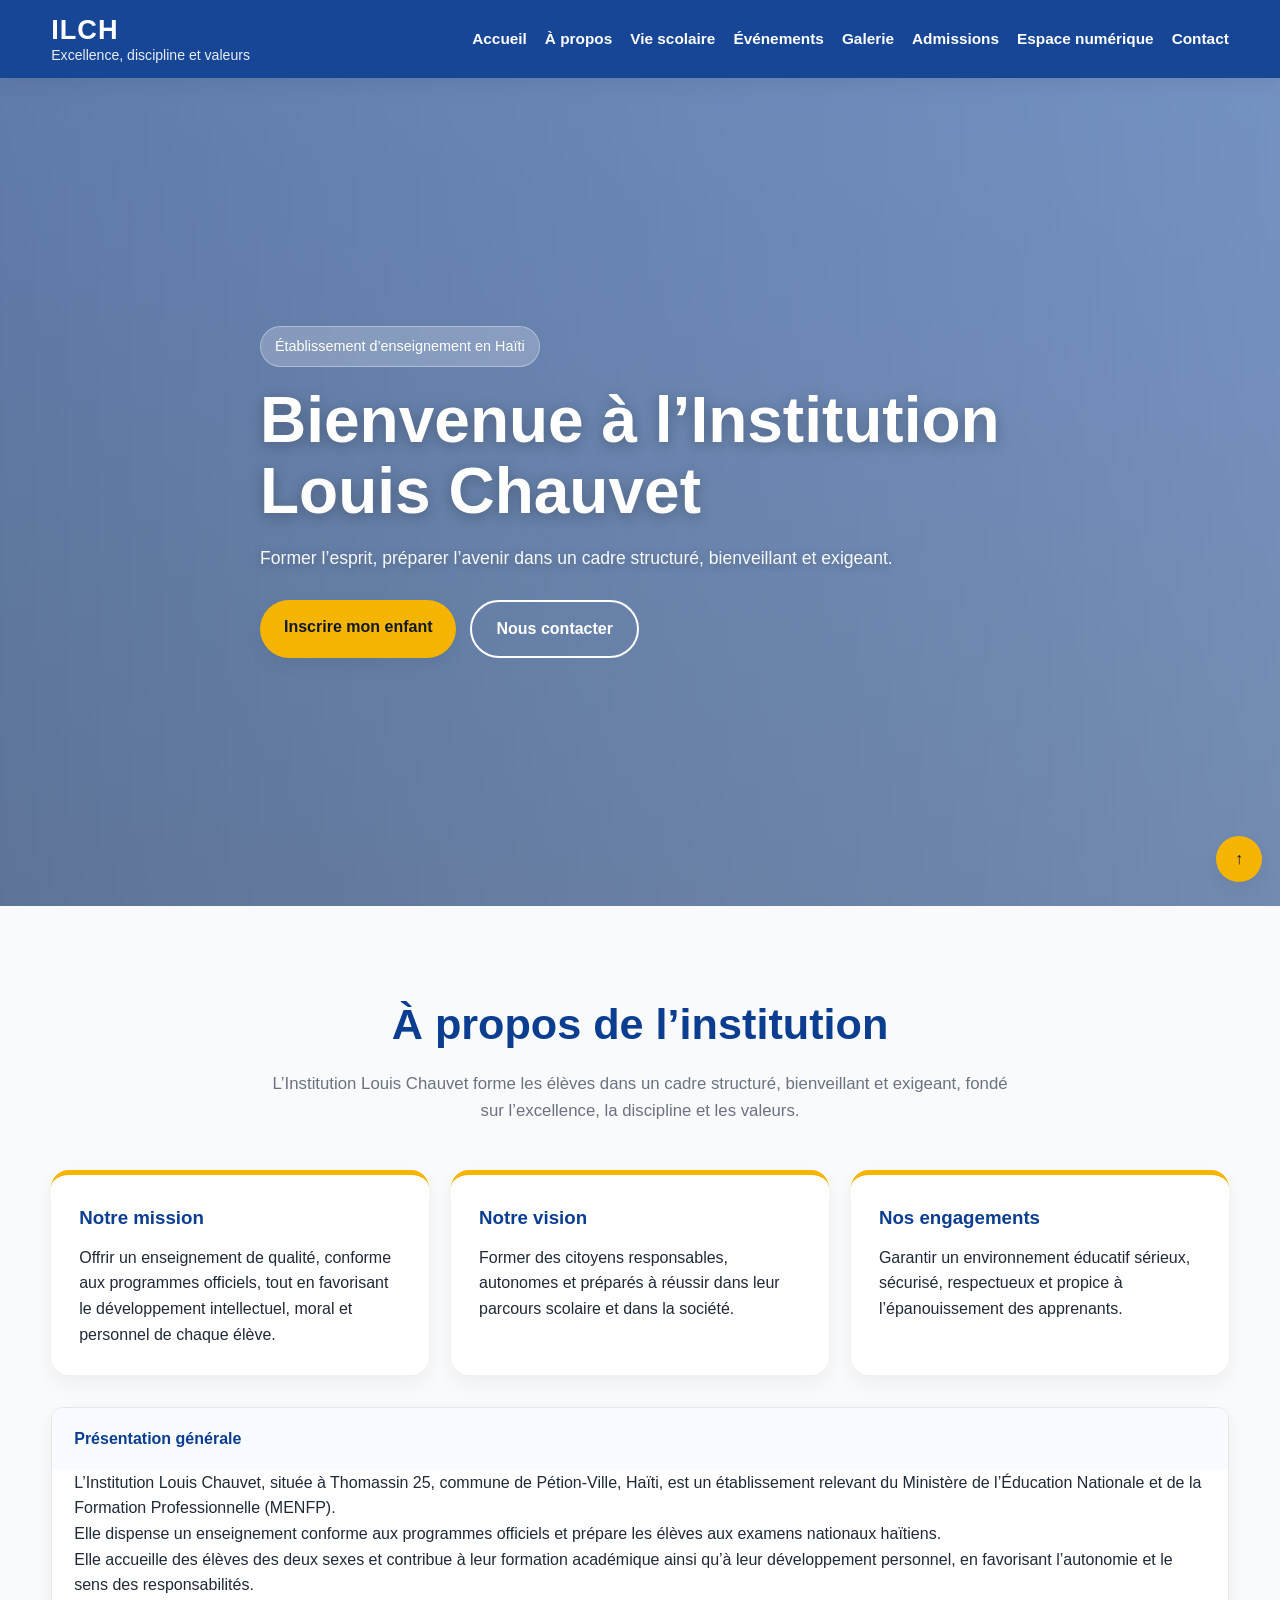
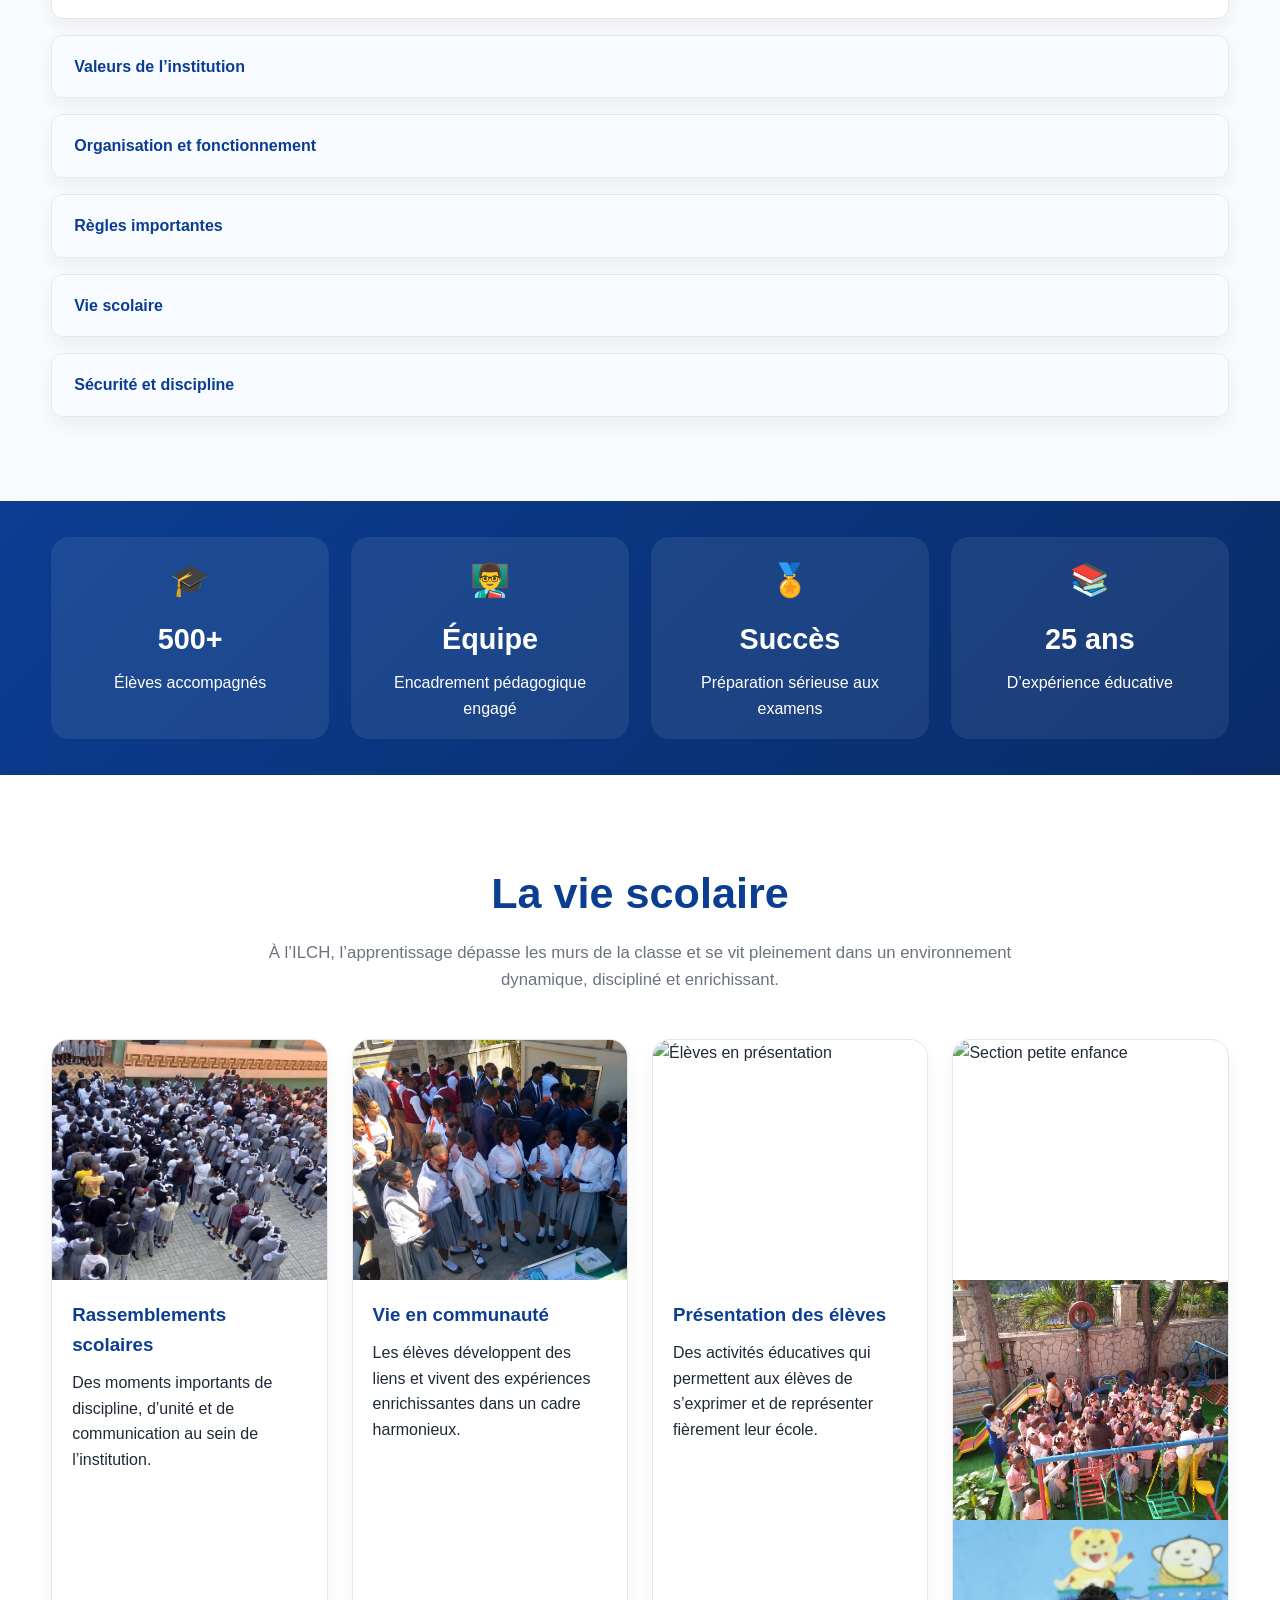
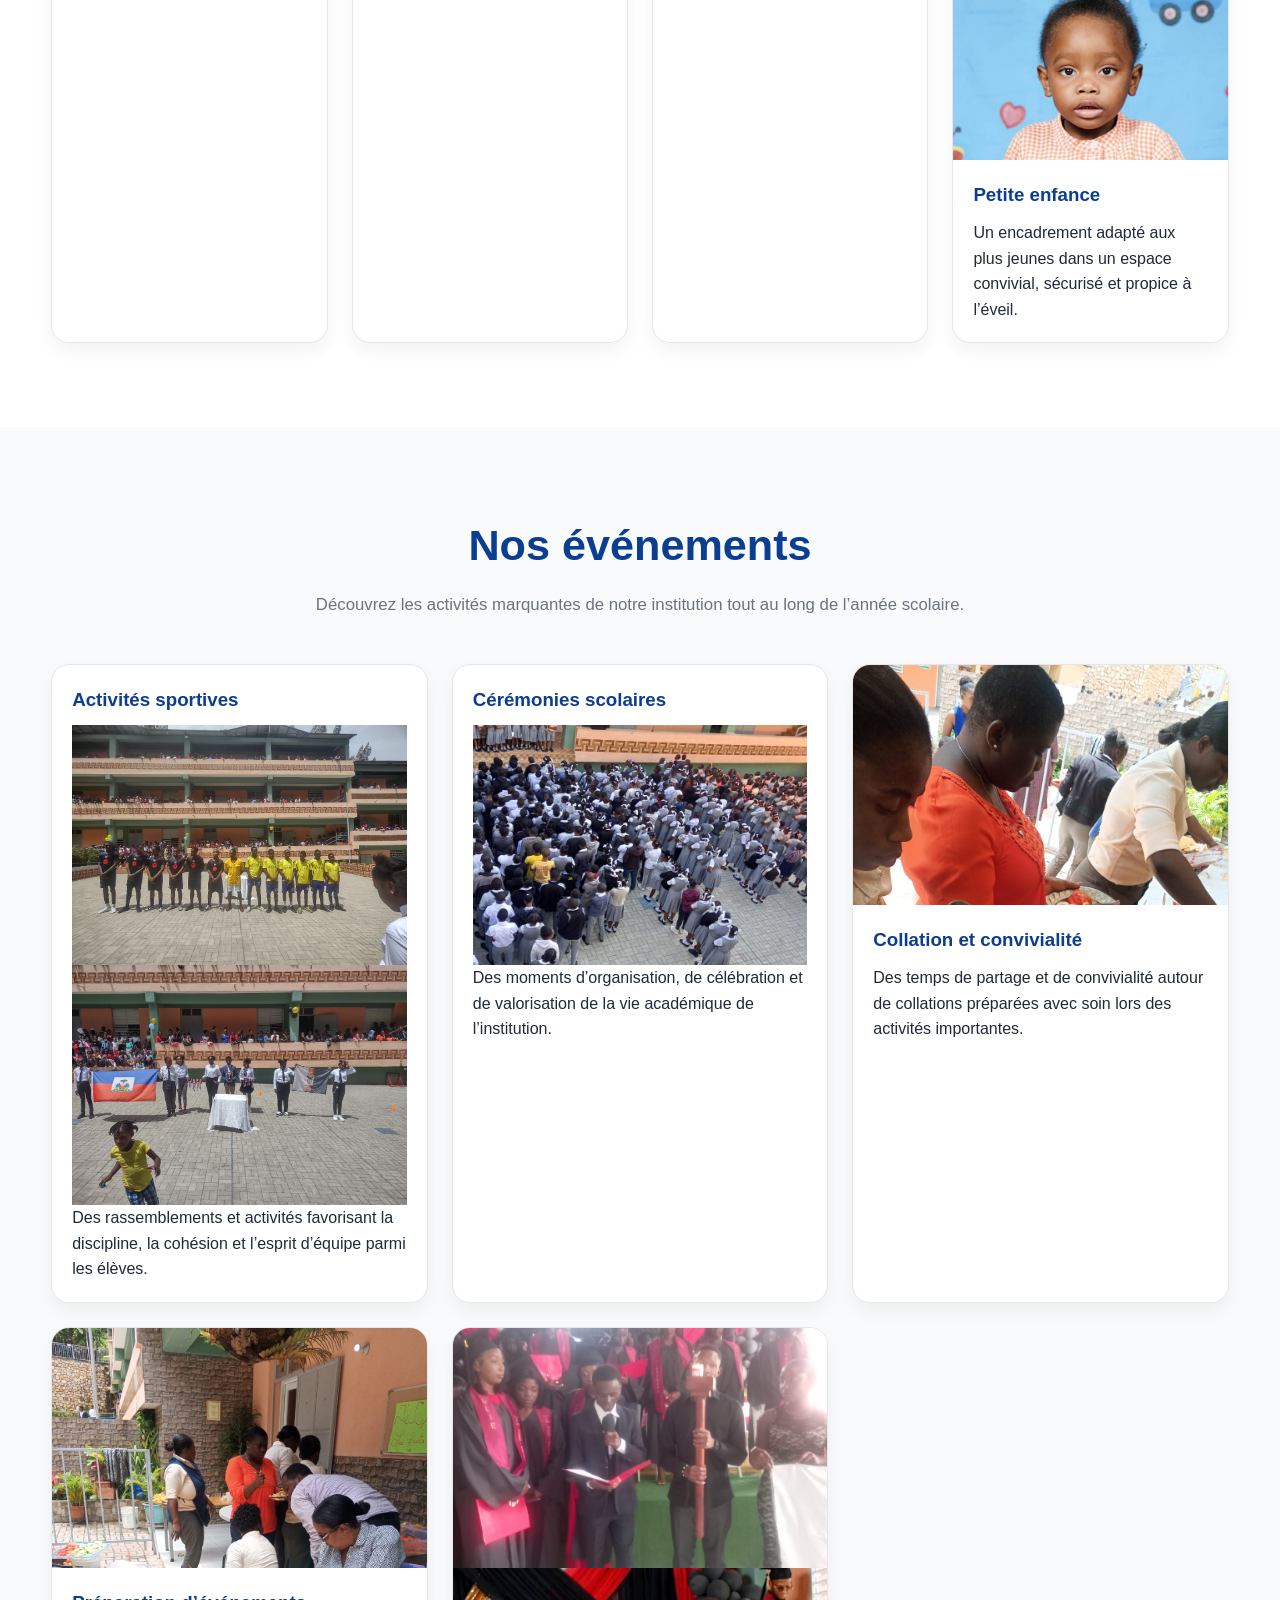
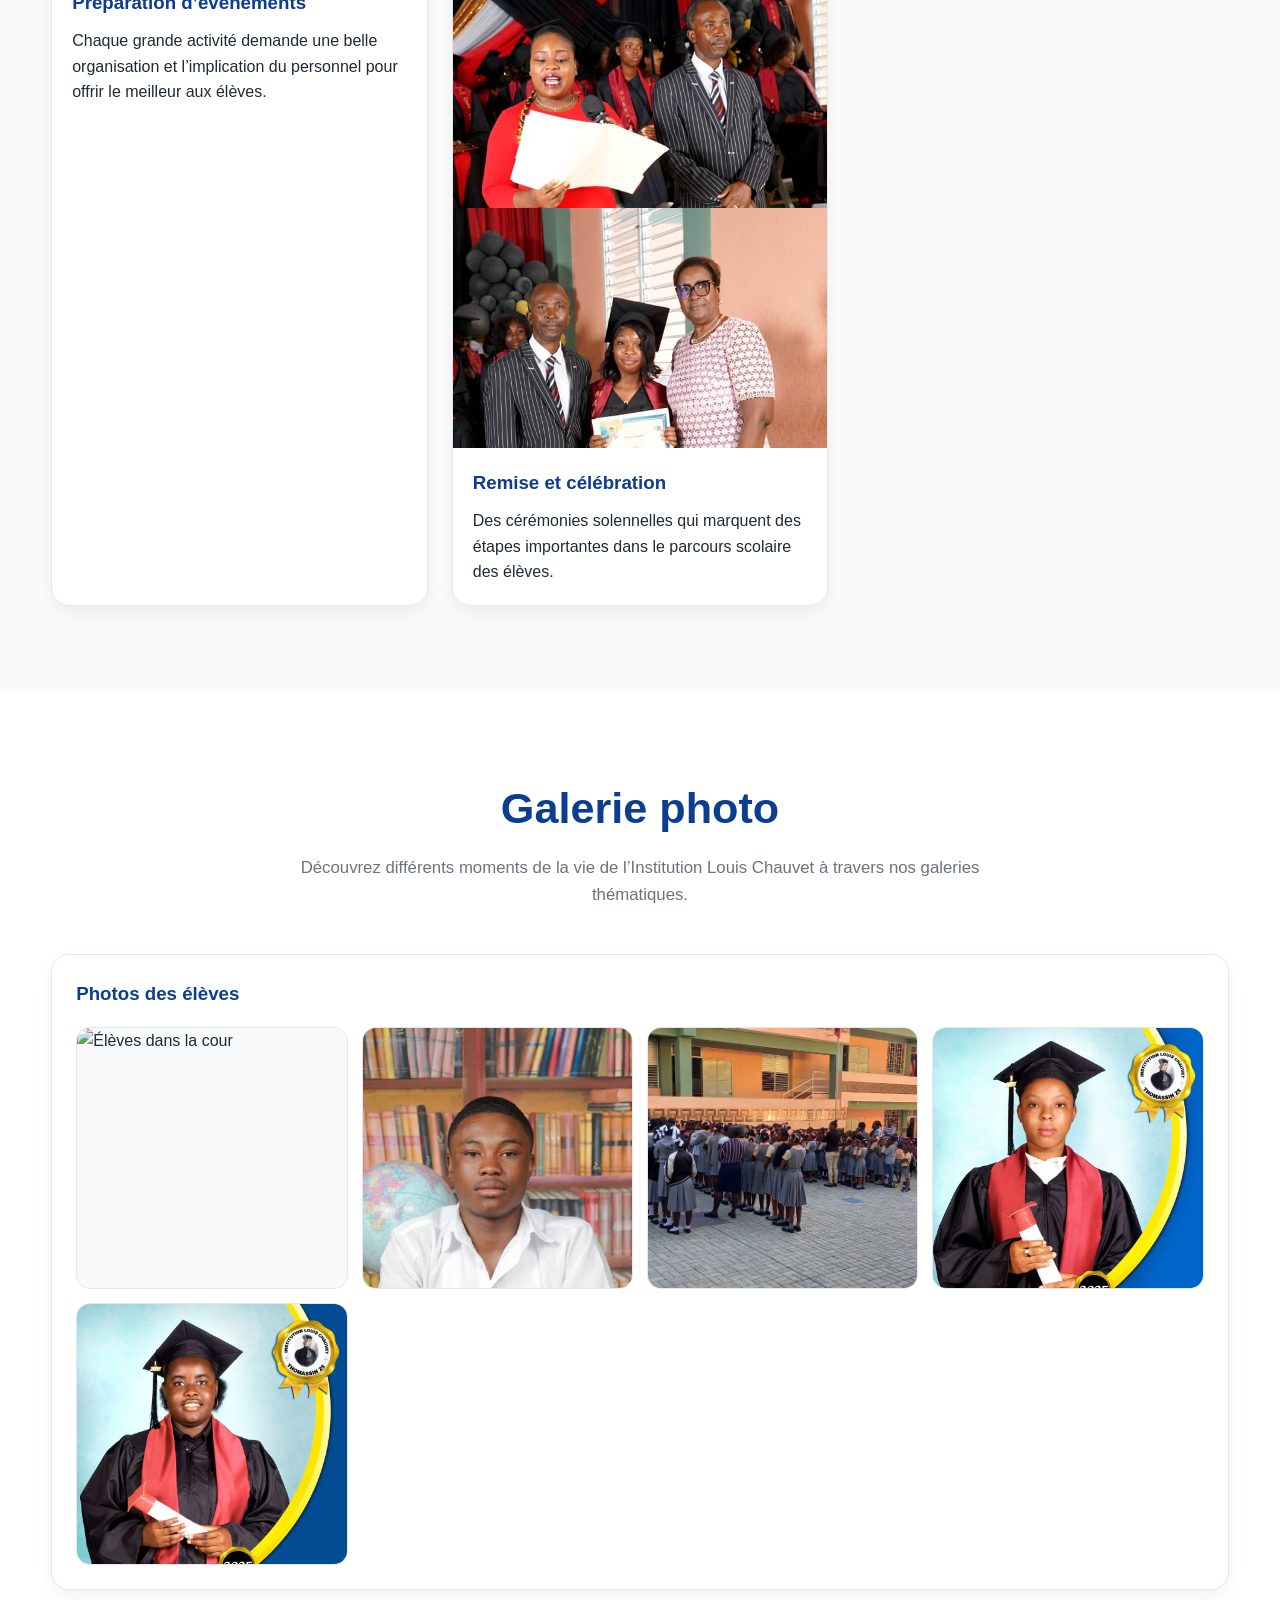
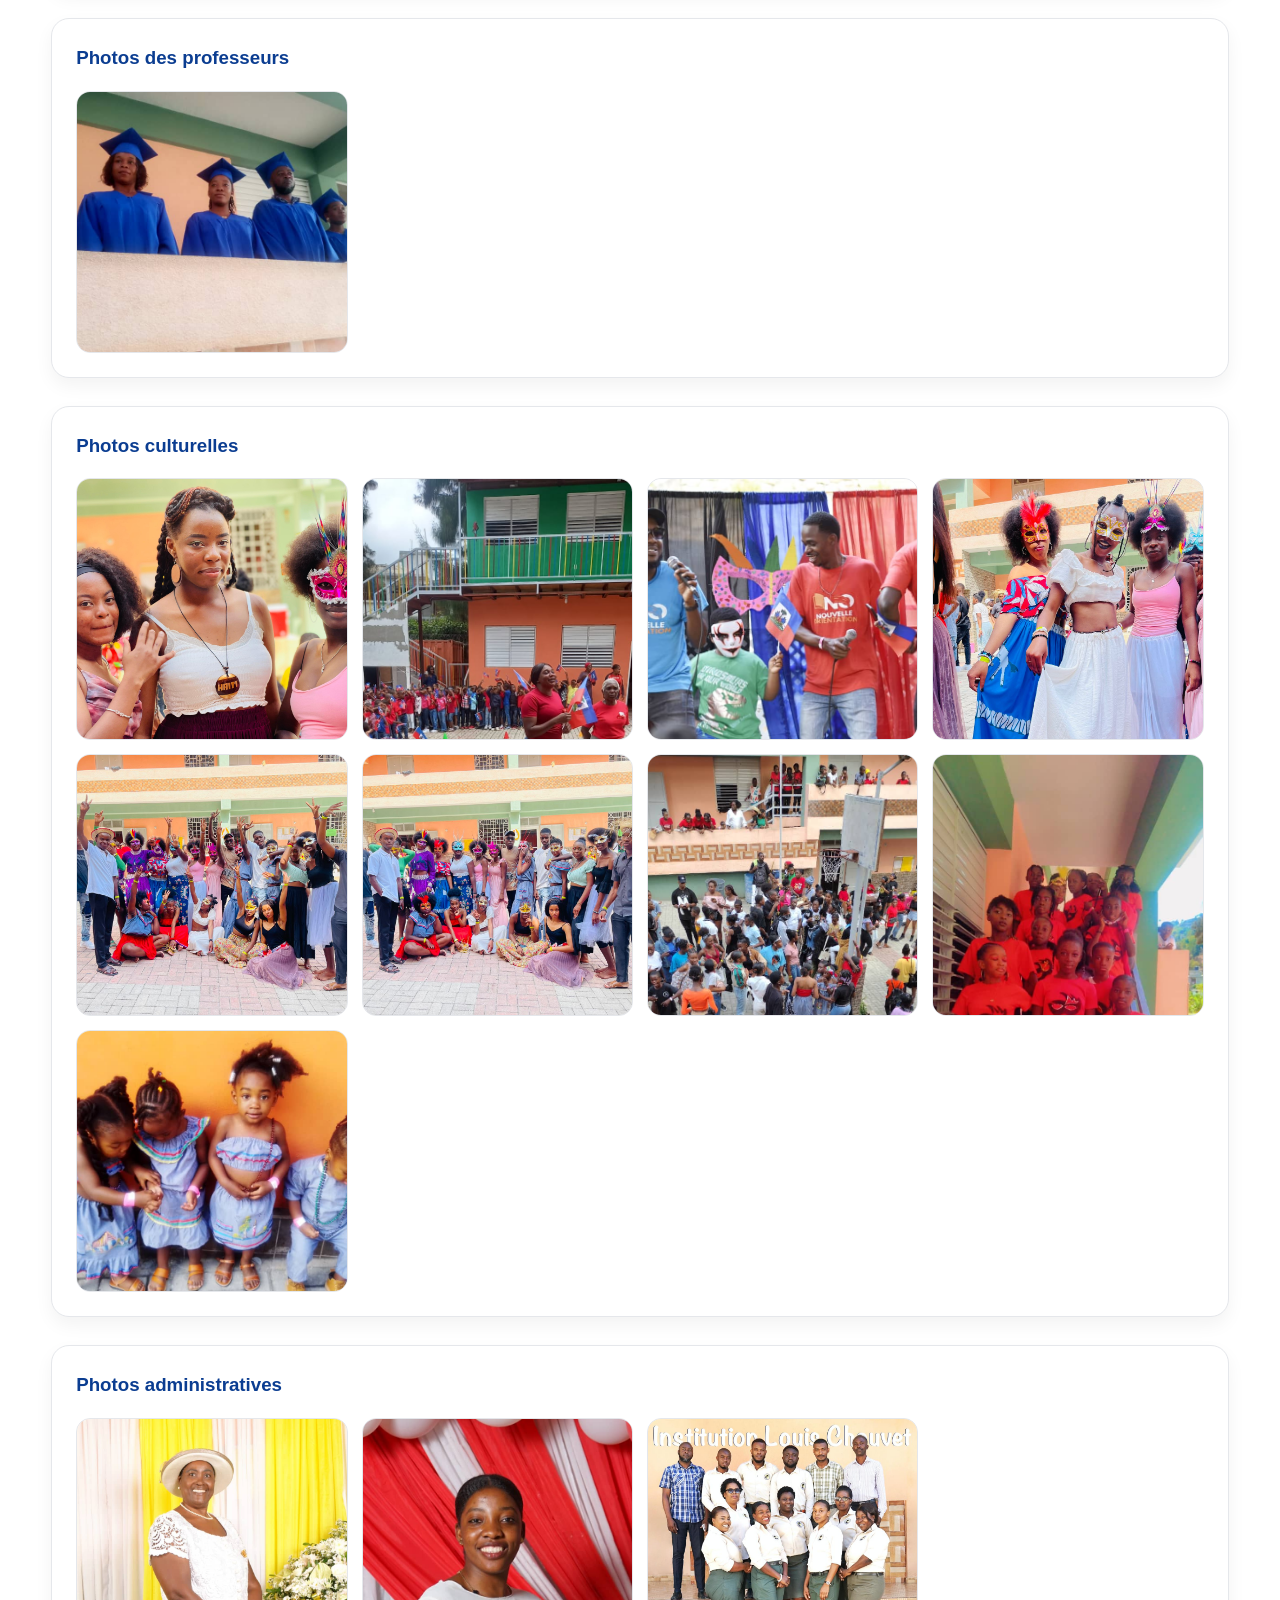
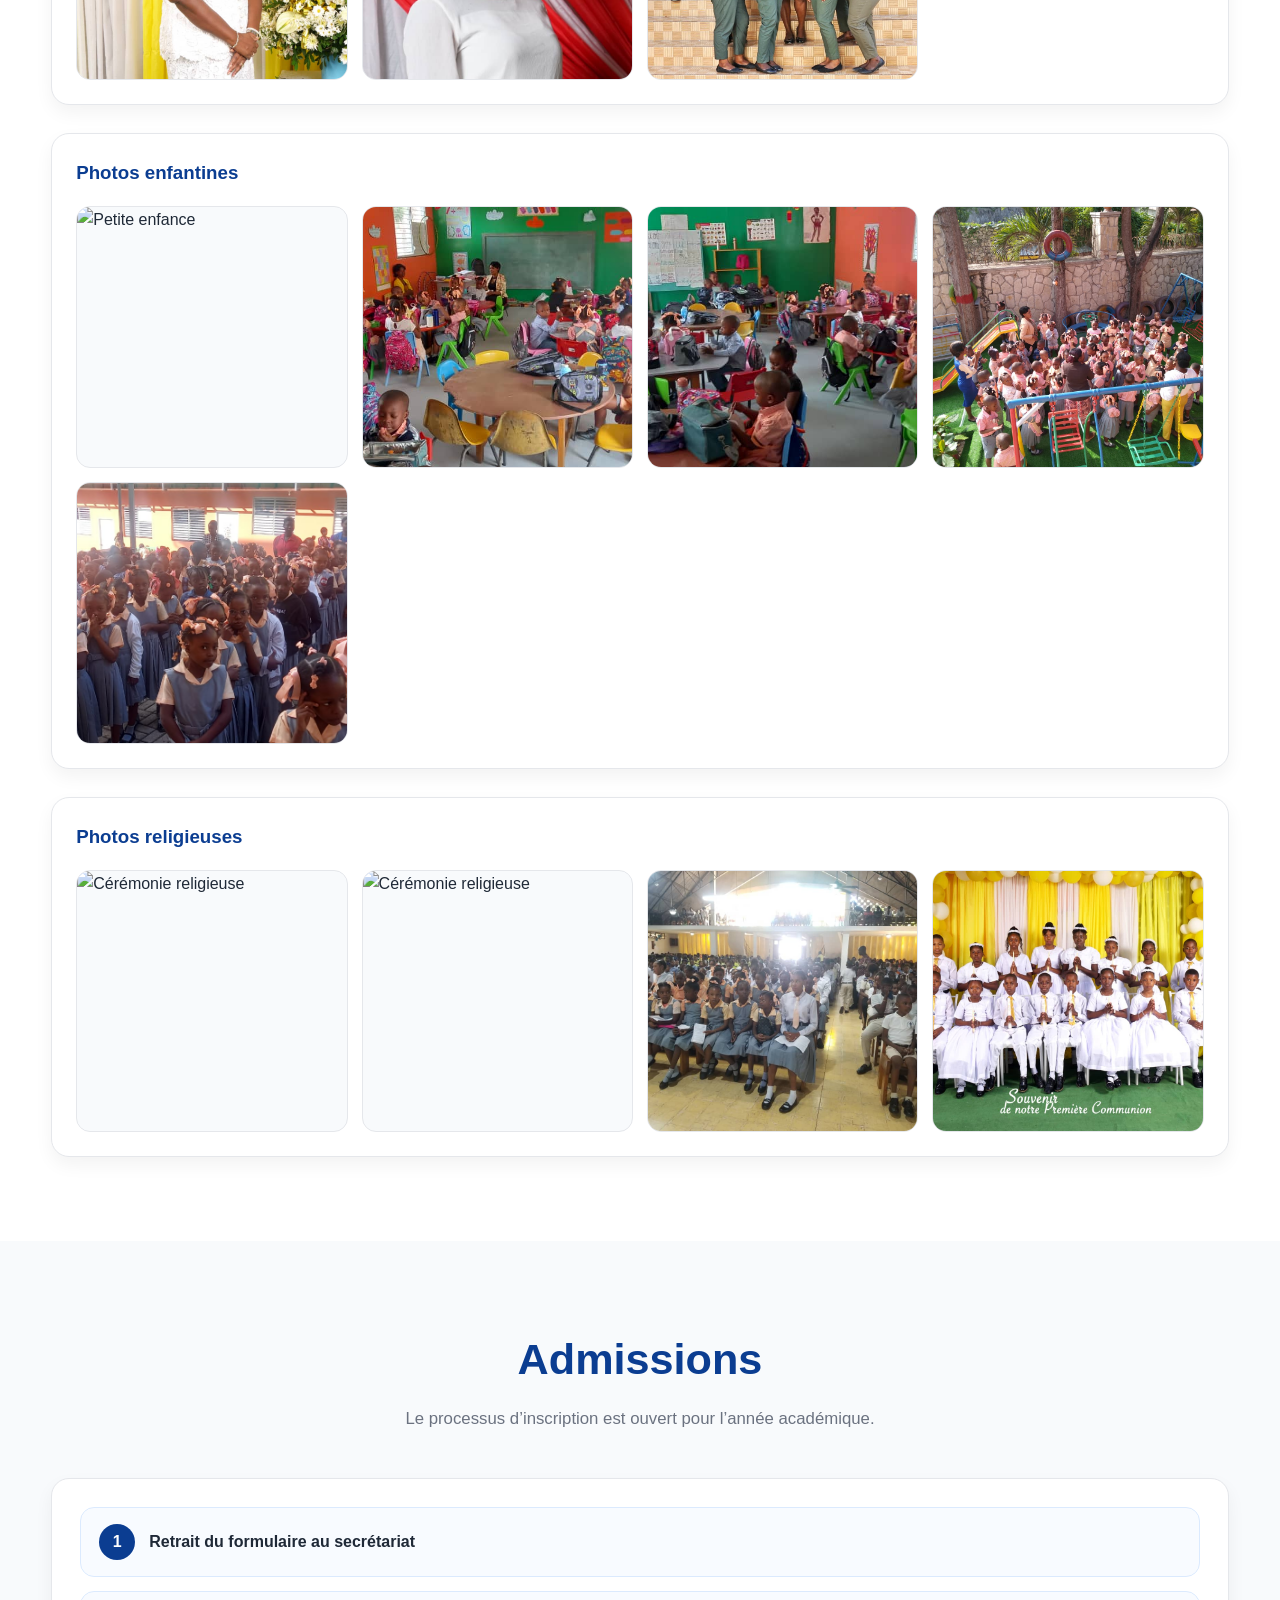
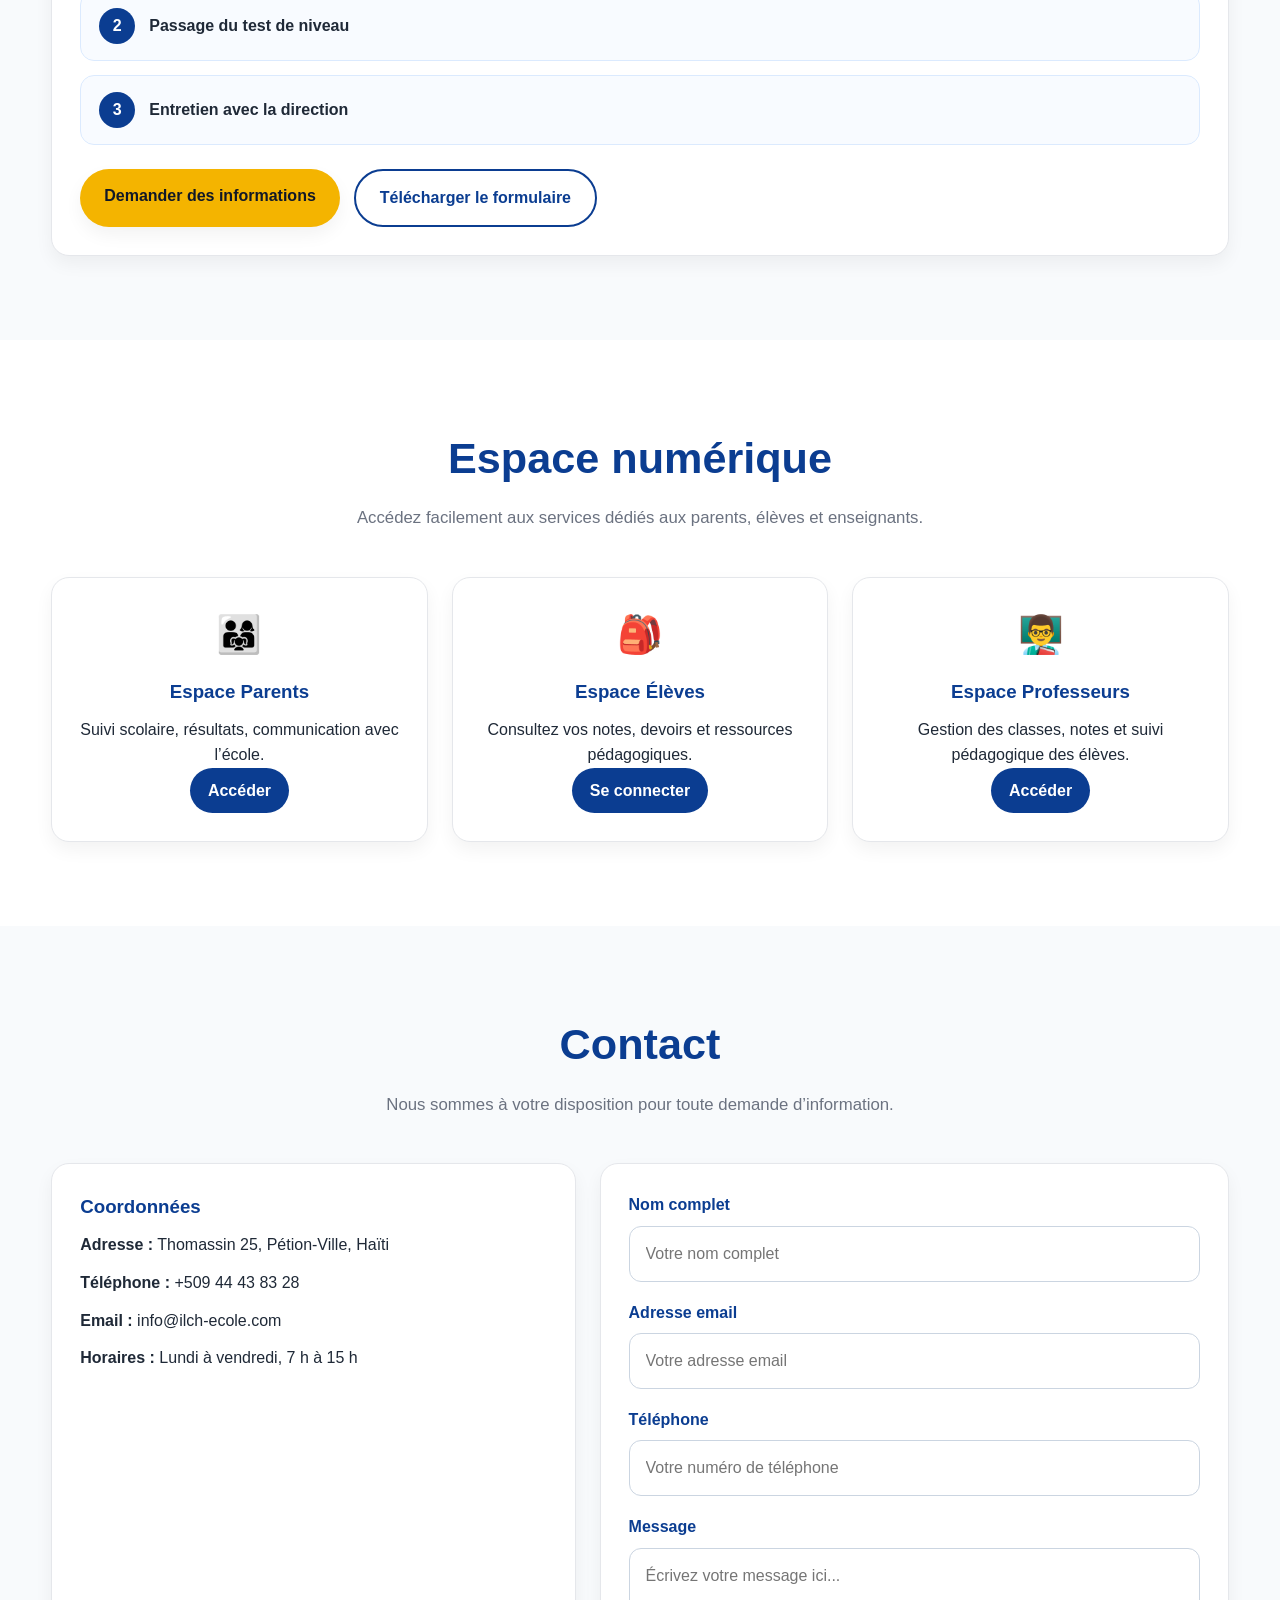
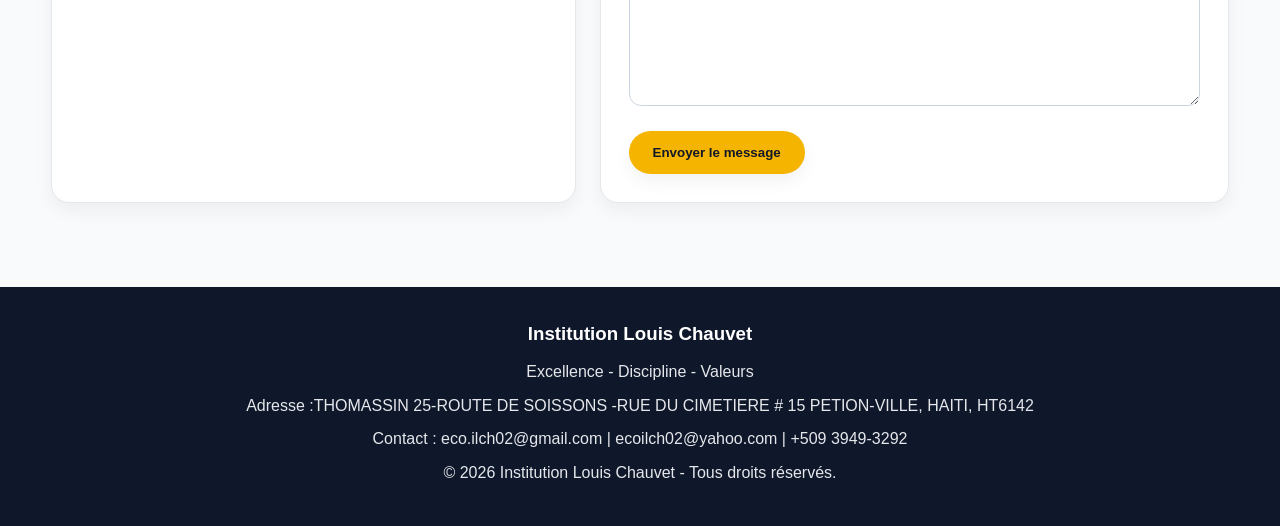
==== commit 87b14672: "Update index.html" ====
--- a/index.html
+++ b/index.html
@@ -219,7 +219,7 @@
                     </article>
 
                     <article class="vie-card">
-                        <img src="images/img4.jpg" alt="Élèves dans la cour" loading="lazy">
+                        <img src="images/IMG4.jpg" alt="Élèves dans la cour" loading="lazy">
                         <div class="vie-info">
                             <h3>Vie en communauté</h3>
                             <p>Les élèves développent des liens et vivent des expériences enrichissantes dans un cadre harmonieux.</p>
@@ -518,4 +518,4 @@
     </script>
 
 </body>
-</html>+</html>
